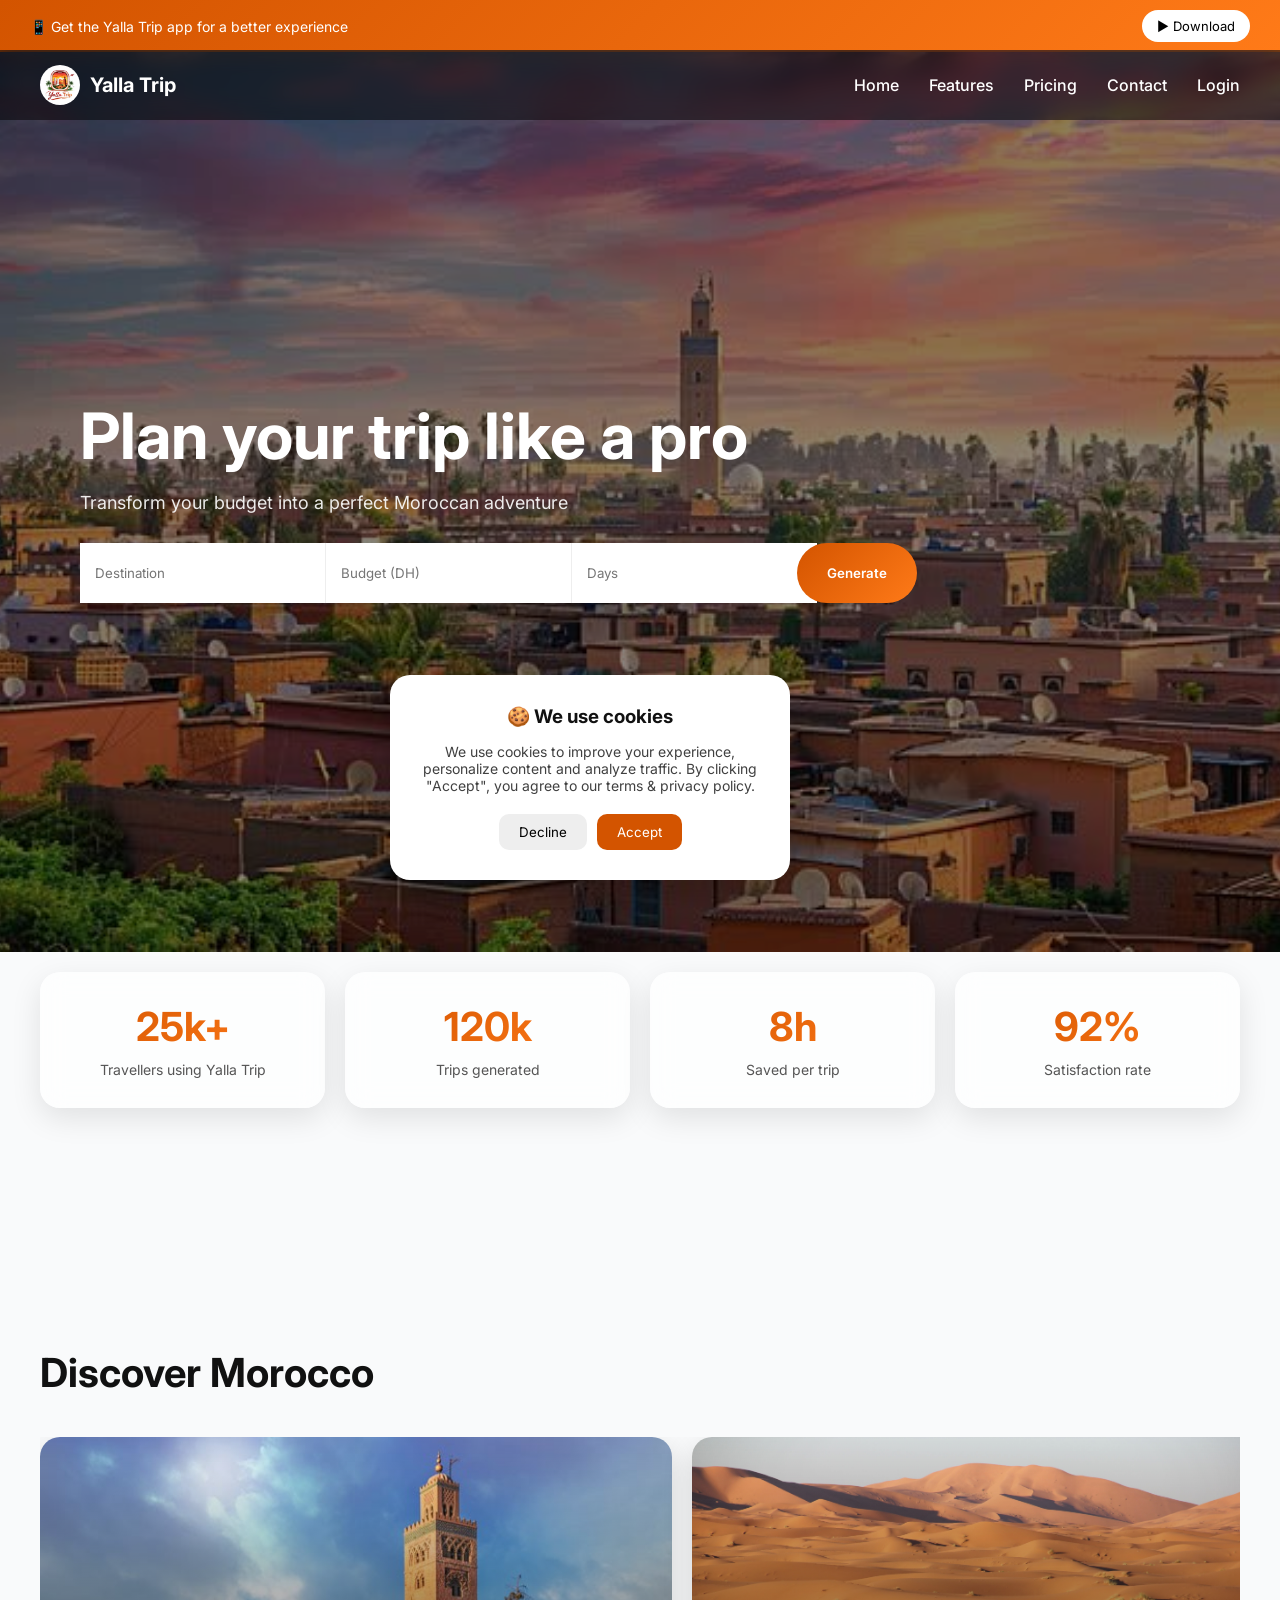
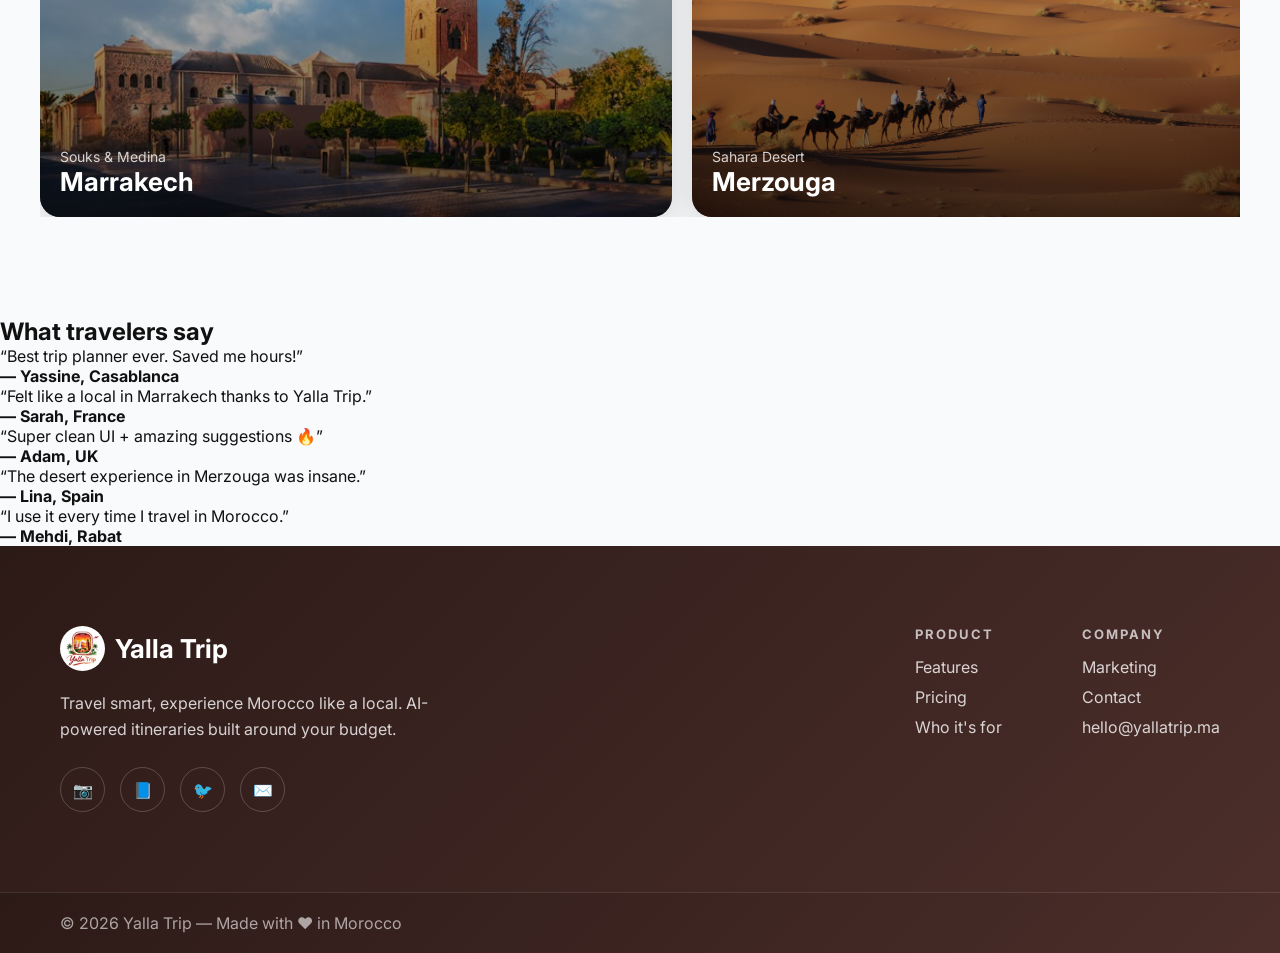
==== index.html @ 6ab715d0 "Update index.html" ====
<!DOCTYPE html>
<html lang="en">
<head>
  <meta charset="UTF-8">
  <title>Yalla Trip</title>
  <meta name="viewport" content="width=device-width, initial-scale=1.0">
  <link rel="stylesheet" href="style.css">
  <link href="https://fonts.googleapis.com/css2?family=Inter:wght@400;600;700&display=swap" rel="stylesheet">
</head>

<body>

  <body class="with-app-bar">
    
<!-- ================= TOP APP BAR ================= -->
<div class="top-app-bar">

  <p>📱 Get the Yalla Trip app for a better experience</p>

  <div class="top-buttons">
    <button>▶ Download</button>
  </div>

</div>
  
<nav class="navbar">
  <div class="logo">
    <img src="logo.jpeg">
    <span>Yalla Trip</span>
  </div>

<ul class="nav-links">
  <li><a href="index.html">Home</a></li>
  <li><a href="features.html">Features</a></li>
  <li><a href="pricing.html">Pricing</a></li>
  <li><a href="contact.html">Contact</a></li>
  <li><a href="login.html">Login</a></li>
</ul>
</nav>

<header class="hero">
  <div class="hero-overlay"></div>

  <div class="hero-content">
    <h1>Plan your trip like a pro</h1>
    <p>Transform your budget into a perfect Moroccan adventure</p>

    <div class="search-box">
      <input id="destination" placeholder="Destination">
      <input id="budget" type="number" placeholder="Budget (DH)">
      <input id="days" type="number" placeholder="Days">
      <button onclick="generateTrip()">Generate</button>
    </div>
  </div>
</header>

<!-- ================= STATS ================= -->
<section class="stats">

  <div class="stat">
    <h2>25k<span>+</span></h2>
    <p>Travellers using Yalla Trip</p>
  </div>

  <div class="stat">
    <h2>120k</h2>
    <p>Trips generated</p>
  </div>

  <div class="stat">
    <h2>8h</h2>
    <p>Saved per trip</p>
  </div>

  <div class="stat">
    <h2>92<span>%</span></h2>
    <p>Satisfaction rate</p>
  </div>

</section>

<section class="discover">
  <h2>Discover Morocco</h2>

  <div class="discover-cards">

    <div class="card">
      <img src="marrakech.jpg">
      <div class="card-text">
        <span>Souks & Medina</span>
        <h3>Marrakech</h3>
      </div>
    </div>

    <div class="card">
      <img src="merzouga.jpg">
      <div class="card-text">
        <span>Sahara Desert</span>
        <h3>Merzouga</h3>
      </div>
    </div>

    <div class="card">
      <img src="chefchaouen.jpg">
      <div class="card-text">
        <span>Blue Pearl</span>
        <h3>Chefchaouen</h3>
      </div>
    </div>

    <div class="card">
      <img src="tanger.jpg">
      <div class="card-text">
        <span>Coastal City</span>
        <h3>Tanger</h3>
      </div>
    </div>

  </div>
</section>

<section id="result" class="result-section hidden">
  <h2>Your Trip</h2>
  <div id="trip-output"></div>
</section>

<div id="loader" class="loader hidden">⏳ Generating your trip...</div>

    <!-- ================= REVIEWS ================= -->
<section class="reviews">
  <h2>What travelers say</h2>

  <div class="reviews-container">

    <div class="reviews-track" id="reviews-track">

      <div class="review">
        <p>“Best trip planner ever. Saved me hours!”</p>
        <h4>— Yassine, Casablanca</h4>
      </div>

      <div class="review">
        <p>“Felt like a local in Marrakech thanks to Yalla Trip.”</p>
        <h4>— Sarah, France</h4>
      </div>

      <div class="review">
        <p>“Super clean UI + amazing suggestions 🔥”</p>
        <h4>— Adam, UK</h4>
      </div>

      <div class="review">
        <p>“The desert experience in Merzouga was insane.”</p>
        <h4>— Lina, Spain</h4>
      </div>

      <div class="review">
        <p>“I use it every time I travel in Morocco.”</p>
        <h4>— Mehdi, Rabat</h4>
      </div>

    </div>

  </div>
</section>

<footer class="footer">

  <div class="footer-left">
    <div class="footer-logo">
      <img src="logo.jpeg" alt="logo">
      <h3>Yalla Trip</h3>
    </div>

    <p class="footer-desc">
      Travel smart, experience Morocco like a local.  
      AI-powered itineraries built around your budget.
    </p>

    <div class="socials">
      <span>📷</span>
      <span>📘</span>
      <span>🐦</span>
      <span>✉️</span>
    </div>
  </div>

  <div class="footer-links">

    <div>
      <h4>PRODUCT</h4>
      <p>Features</p>
      <p>Pricing</p>
      <p>Who it's for</p>
    </div>

    <div>
      <h4>COMPANY</h4>
      <p>Marketing</p>
      <p>Contact</p>
      <p>hello@yallatrip.ma</p>
    </div>

  </div>

</footer>

<div class="footer-bottom">
  © 2026 Yalla Trip — Made with ❤️ in Morocco
</div>

<script src="script.js"></script>
    <!-- ================= COOKIE POPUP ================= -->
<div id="cookie-popup" class="cookie-popup hidden">

  <div class="cookie-box">
    <h3>🍪 We use cookies</h3>

    <p>
      We use cookies to improve your experience, personalize content and analyze traffic.
      By clicking "Accept", you agree to our terms & privacy policy.
    </p>

    <div class="cookie-buttons">
      <button class="btn-decline" onclick="declineCookies()">Decline</button>
      <button class="btn-accept" onclick="acceptCookies()">Accept</button>
    </div>
  </div>

</div>
</body>
</html>
---- style.css ----
/* ================= RESET ================= */
* {
  margin: 0;
  padding: 0;
  box-sizing: border-box;
  font-family: 'Inter', sans-serif;
}

body {
  background: #f9fafb;
  color: #111;
}

/* ================= NAVBAR ================= */
.navbar {
  position: fixed;
  top: 0;
  width: 100%;
  display: flex;
  justify-content: space-between;
  align-items: center;
  padding: 15px 40px;
  background: rgba(0,0,0,0.5);
  backdrop-filter: blur(10px);
  z-index: 1000;
}

.logo {
  display: flex;
  align-items: center;
  gap: 10px;
  color: white;
  font-weight: 700;
  font-size: 20px;
}

.logo img {
  width: 40px;
  height: 40px;
  border-radius: 50%;
}

.nav-links {
  display: flex;
  gap: 30px;
  list-style: none;
}

.nav-links a {
  color: white;
  text-decoration: none;
  font-weight: 500;
  transition: 0.3s;
}

.nav-links a:hover {
  color: #ff7a18;
}

/* ================= HERO ================= */
.hero {
  height: 100vh;
  background: url("acceuil.jpeg") center/cover no-repeat;
  display: flex;
  align-items: center;
  padding: 0 80px;
  position: relative;
}

/* overlay FIX CLICK */
.hero-overlay {
  position: absolute;
  inset: 0;
  background: rgba(0,0,0,0.45);
  z-index: 1;
  pointer-events: none; /* 🔥 FIX CLICK */
}

.hero-content {
  position: relative;
  z-index: 2;
  max-width: 700px;
  color: white;
}

.hero h1 {
  font-size: 64px;
  font-weight: 700;
  line-height: 1.1;
}

.hero p {
  margin: 20px 0;
  font-size: 18px;
  opacity: 0.9;
}

/* ================= SEARCH BOX ================= */
.search-box {
  display: flex;
  align-items: stretch;
  background: white;
  border-radius: 50px;
  margin-top: 30px;
  max-width: 750px;
  width: 100%;
  box-shadow: 0 15px 40px rgba(0,0,0,0.25);
  overflow: visible; /* 🔥 FIX PRINCIPAL */
}

.search-box input {
  border: none;
  padding: 15px;
  flex: 1;
  outline: none;
}

.search-box input {
  height: 60px;
}

.search-box input:nth-child(1),
.search-box input:nth-child(2) {
  border-right: 1px solid #eee;
}

.search-box button {
  background: linear-gradient(135deg, #d35400, #ff7a18);
  color: white;
  border: none;
  padding: 0 30px;
  cursor: pointer;
  font-weight: 600;
  height: 60px;
  border-radius: 50px;
  margin-left: -20px; /* 🔥 IMPORTANT */
  position: relative;
  z-index: 2;
}

.search-box button:hover {
  background: #e67e22;
}

/* ================= LOADER ================= */
.loader {
  text-align: center;
  padding: 40px;
  font-size: 20px;
}

.hidden {
  display: none;
}

/* ================= RESULT ================= */
.result-section {
  padding: 80px 40px;
}

#trip-output {
  display: flex;
  gap: 20px;
  flex-wrap: wrap;
  margin-top: 30px;
}

/* ================= TRIP CARD ================= */
.trip-card {
  width: 260px;
  border-radius: 15px;
  overflow: hidden;
  background: white;
  box-shadow: 0 10px 25px rgba(0,0,0,0.1);
  transition: 0.3s;
}

.trip-card:hover {
  transform: translateY(-5px);
}

.trip-img {
  width: 100%;
  height: 150px;
  object-fit: cover;
}

.trip-info {
  padding: 15px;
}

.trip-info h3 {
  margin-bottom: 10px;
}

/* ================= DISCOVER ================= */
.discover {
  padding: 100px 40px;
  margin-top: 60px;
  position: relative;
}

.discover h2 {
  font-size: 40px;
  margin-bottom: 40px;
}

.discover-cards {
  display: flex;
  gap: 20px;
  overflow-x: auto;
  scroll-snap-type: x mandatory;
}

.discover-cards::-webkit-scrollbar {
  display: none;
}

.card {
  min-width: 280px;
  height: 380px;
  border-radius: 20px;
  overflow: hidden;
  position: relative;
  flex-shrink: 0;
  scroll-snap-align: start;
  transition: 0.4s;
  box-shadow: 0 10px 30px rgba(0,0,0,0.15);
}

.card img {
  width: 100%;
  height: 100%;
  object-fit: cover;
}

/* overlay card */
.card::after {
  content: "";
  position: absolute;
  inset: 0;
  background: linear-gradient(to top, rgba(0,0,0,0.7), transparent);
}

.card-text {
  position: absolute;
  bottom: 20px;
  left: 20px;
  color: white;
  z-index: 2;
}

.card-text span {
  font-size: 14px;
  opacity: 0.8;
}

.card-text h3 {
  font-size: 26px;
  font-weight: 700;
}

/* hover */
.card:hover {
  transform: scale(1.05);
}

/* ================= FOOTER ================= */
/* ================= FOOTER PREMIUM ================= */
.footer {
  background: linear-gradient(135deg, #2c1a17, #4b2e2a);
  color: white;
  padding: 80px 60px;
  display: flex;
  justify-content: space-between;
  flex-wrap: wrap;
}

/* LEFT */
.footer-left {
  max-width: 400px;
}

.footer-logo {
  display: flex;
  align-items: center;
  gap: 10px;
  margin-bottom: 20px;
}

.footer-logo img {
  width: 45px;
  height: 45px;
  border-radius: 50%;
}

.footer-logo h3 {
  font-size: 26px;
  font-weight: 700;
}

.footer-desc {
  opacity: 0.8;
  margin-bottom: 25px;
  line-height: 1.6;
}

/* SOCIALS */
.socials {
  display: flex;
  gap: 15px;
}

.socials span {
  width: 45px;
  height: 45px;
  border-radius: 50%;
  display: flex;
  align-items: center;
  justify-content: center;
  border: 1px solid rgba(255,255,255,0.2);
  cursor: pointer;
  transition: 0.3s;
}

.socials span:hover {
  background: #ff7a18;
  transform: scale(1.1);
}

/* LINKS */
.footer-links {
  display: flex;
  gap: 80px;
}

.footer-links h4 {
  margin-bottom: 15px;
  letter-spacing: 2px;
  font-size: 13px;
  opacity: 0.7;
}

.footer-links p {
  margin-bottom: 10px;
  cursor: pointer;
  opacity: 0.8;
  transition: 0.3s;
}

.footer-links p:hover {
  opacity: 1;
  transform: translateX(5px);
}

/* BOTTOM */
.footer-bottom {
  background: linear-gradient(135deg, #2c1a17, #4b2e2a);
  color: rgba(255,255,255,0.6);
  padding: 20px 60px;
  border-top: 1px solid rgba(255,255,255,0.1);
  display: flex;
  justify-content: space-between;
}
/* ================= RESPONSIVE ================= */
@media (max-width: 768px) {
  .hero {
    padding: 0 20px;
  }

  .hero h1 {
    font-size: 36px;
  }

  .search-box {
    flex-direction: column;
  }

  .search-box input {
    width: 100%;
    border-right: none !important;
    border-bottom: 1px solid #eee;
  }

  .search-box button {
    width: 100%;
  }
}
/* ================= FEATURES PAGE ================= */

.features-hero {
  padding: 150px 40px 80px;
  text-align: center;
  background: linear-gradient(135deg, #2c1a17, #4b2e2a);
  color: white;
}

.features-hero h1 {
  font-size: 48px;
  margin-bottom: 20px;
}

.features-hero p {
  opacity: 0.8;
  font-size: 18px;
}

/* GRID */
.features-section {
  padding: 80px 40px;
  display: grid;
  grid-template-columns: repeat(auto-fit, minmax(250px, 1fr));
  gap: 30px;
}

/* CARD */
.feature-card {
  background: white;
  padding: 30px;
  border-radius: 20px;
  box-shadow: 0 15px 40px rgba(0,0,0,0.08);
  text-align: center;
  transition: 0.3s;
}

.feature-card:hover {
  transform: translateY(-10px);
}

.icon {
  font-size: 40px;
  margin-bottom: 15px;
}

.feature-card h3 {
  margin-bottom: 10px;
}

.feature-card p {
  opacity: 0.7;
}

/* CTA */
.features-cta {
  text-align: center;
  padding: 80px 20px;
  background: #f3f4f6;
}

.features-cta h2 {
  margin-bottom: 20px;
}

.cta-btn {
  background: #d35400;
  color: white;
  padding: 15px 30px;
  border-radius: 50px;
  text-decoration: none;
  font-weight: 600;
}

.cta-btn:hover {
  background: #ff7a18;
}
/* ================= STATS (MATCH SITE DA) ================= */
.stats {
  padding: 80px 40px;
  margin-top: -60px;
  position: relative;
  z-index: 5;

  display: grid;
  grid-template-columns: repeat(4, 1fr);
  gap: 20px;
}

/* carte */
.stat {
  background: rgba(255,255,255,0.7);
  backdrop-filter: blur(12px);
  border-radius: 20px;
  padding: 30px;
  text-align: center;

  box-shadow: 0 10px 30px rgba(0,0,0,0.1);
  transition: 0.3s;
}

/* hover premium */
.stat:hover {
  transform: translateY(-8px);
  box-shadow: 0 20px 40px rgba(0,0,0,0.15);
}

/* chiffres */
.stat h2 {
  font-size: 40px;
  font-weight: 700;
  margin-bottom: 10px;

  background: linear-gradient(135deg, #d35400, #ff7a18);
  -webkit-background-clip: text;
  -webkit-text-fill-color: transparent;
}

/* texte */
.stat p {
  font-size: 14px;
  color: #555;
}

/* responsive */
@media (max-width: 768px) {
  .stats {
    grid-template-columns: 1fr;
  }
}
/* ================= PRICING ================= */
.pricing {
  padding: 120px 40px;
  text-align: center;
}

.pricing h1 {
  font-size: 40px;
  margin-bottom: 60px;
}

/* container */
.pricing-container {
  display: flex;
  justify-content: center;
  gap: 40px;
  flex-wrap: wrap;
}

/* card */
.pricing-card {
  width: 320px;
  border-radius: 25px;
  padding: 30px;
  text-align: left;
  position: relative;
  transition: 0.3s;
}

/* FREE */
.pricing-card.free {
  background: #f5f5f5;
  box-shadow: 0 10px 25px rgba(0,0,0,0.05);
}

/* PREMIUM */
.pricing-card.premium {
  background: linear-gradient(135deg, #3a1f1a, #5a2e26);
  color: white;
  transform: scale(1.05);
}

/* hover */
.pricing-card:hover {
  transform: translateY(-8px);
}

/* badge */
.badge {
  position: absolute;
  top: -15px;
  left: 20px;
  background: #ff7a18;
  color: white;
  padding: 6px 12px;
  border-radius: 20px;
  font-size: 12px;
  font-weight: 600;
}

/* price */
.price {
  font-size: 50px;
  font-weight: 700;
  margin: 20px 0;
}

.price span {
  font-size: 16px;
  font-weight: 400;
}

/* desc */
.desc {
  opacity: 0.7;
}

/* list */
.pricing-card ul {
  list-style: none;
  margin: 20px 0;
}

.pricing-card li {
  margin: 10px 0;
}

/* off features */
.off {
  opacity: 0.4;
  text-decoration: line-through;
}

/* buttons */
.btn {
  width: 100%;
  padding: 15px;
  border-radius: 30px;
  border: none;
  cursor: pointer;
  font-weight: 600;
}

/* free btn */
.free-btn {
  background: #d35400;
  color: white;
}

/* premium btn */
.premium-btn {
  background: #ff7a18;
  color: white;
}

/* responsive */
@media (max-width: 768px) {
  .pricing-container {
    flex-direction: column;
    align-items: center;
  }
}
/* ================= LOGIN ================= */
.login-body {
  height: 100vh;
  display: flex;
  justify-content: center;
  align-items: center;
  background: #f5f5f5;
}

/* container */
.login-container {
  width: 900px;
  height: 550px;
  display: flex;
  border-radius: 25px;
  overflow: hidden;
  box-shadow: 0 20px 50px rgba(0,0,0,0.1);
}

/* LEFT */
.login-left {
  flex: 1;
  background: url("acceuil.jpeg") center/cover no-repeat;
  color: white;
  padding: 40px;
  display: flex;
  flex-direction: column;
  justify-content: center;
  position: relative;
}

.login-left::after {
  content: "";
  position: absolute;
  inset: 0;
  background: rgba(0,0,0,0.5);
}

.login-left h1,
.login-left p {
  position: relative;
  z-index: 2;
}

/* RIGHT */
.login-right {
  flex: 1;
  background: white;
  padding: 40px;
  display: flex;
  flex-direction: column;
  justify-content: center;
}

.login-right h2 {
  margin-bottom: 20px;
}

/* inputs */
.login-right input {
  margin-bottom: 15px;
  padding: 14px;
  border-radius: 10px;
  border: 1px solid #ddd;
  outline: none;
}

/* login button */
.login-btn {
  background: #d35400;
  color: white;
  padding: 14px;
  border-radius: 30px;
  border: none;
  cursor: pointer;
  margin-top: 10px;
}

/* google */
.google-btn {
  margin-top: 10px;
  padding: 12px;
  border-radius: 30px;
  border: 1px solid #ddd;
  background: white;
  cursor: pointer;
}

/* text */
.login-alt {
  text-align: center;
  margin: 10px 0;
  opacity: 0.6;
}

.login-footer {
  margin-top: 15px;
  font-size: 14px;
}

.login-footer a {
  color: #d35400;
  text-decoration: none;
}

/* responsive */
@media (max-width: 768px) {
  .login-container {
    flex-direction: column;
    height: auto;
  }

  .login-left {
    height: 200px;
  }
}
/* ================= PAYMENT ================= */
.payment-body {
  background: linear-gradient(135deg, #f5f5f5, #eee);
  height: 100vh;
  display: flex;
  justify-content: center;
  align-items: center;
}

.payment-container {
  width: 400px;
  text-align: center;
}

.payment-sub {
  margin-bottom: 20px;
  opacity: 0.6;
}

.payment-card {
  background: white;
  padding: 30px;
  border-radius: 20px;
  box-shadow: 0 20px 40px rgba(0,0,0,0.1);
  text-align: left;
}

/* inputs */
.payment-card input {
  width: 100%;
  padding: 12px;
  margin: 8px 0 15px;
  border-radius: 10px;
  border: 1px solid #ddd;
  outline: none;
}

/* row */
.row {
  display: flex;
  gap: 10px;
}

.row div {
  flex: 1;
}

/* button */
.pay-btn {
  width: 100%;
  padding: 15px;
  border-radius: 30px;
  border: none;
  background: linear-gradient(135deg, #d35400, #ff7a18);
  color: white;
  font-weight: 600;
  cursor: pointer;
  margin-top: 10px;
}
/* ================= CONTACT ================= */
.contact {
  padding: 120px 40px;
}

/* container */
.contact-container {
  display: flex;
  gap: 40px;
  max-width: 1000px;
  margin: auto;
}

/* LEFT */
.contact-info {
  flex: 1;
}

.contact-info h1 {
  font-size: 40px;
  margin-bottom: 15px;
}

.contact-info p {
  opacity: 0.7;
}

.contact-details {
  margin-top: 30px;
}

.contact-details p {
  margin-bottom: 10px;
}

/* FORM */
.contact-form {
  flex: 1;
  background: white;
  padding: 30px;
  border-radius: 20px;
  box-shadow: 0 20px 40px rgba(0,0,0,0.1);
  display: flex;
  flex-direction: column;
}

/* inputs */
.contact-form input,
.contact-form textarea {
  margin-bottom: 15px;
  padding: 14px;
  border-radius: 10px;
  border: 1px solid #ddd;
  outline: none;
}

/* textarea */
.contact-form textarea {
  height: 120px;
  resize: none;
}

/* button */
.contact-form button {
  background: linear-gradient(135deg, #d35400, #ff7a18);
  color: white;
  border: none;
  padding: 14px;
  border-radius: 30px;
  cursor: pointer;
  font-weight: 600;
}

/* responsive */
@media (max-width: 768px) {
  .contact-container {
    flex-direction: column;
  }
}
/* ================= TOP APP BAR ================= */
.top-app-bar {
  width: 100%;
  background: linear-gradient(135deg, #d35400, #ff7a18);
  color: white;
  display: flex;
  justify-content: space-between;
  align-items: center;
  padding: 10px 30px;
  font-size: 14px;
  z-index: 2000;
}

/* buttons */
.top-buttons {
  display: flex;
  gap: 10px;
}

.top-buttons button {
  background: white;
  color: black;
  border: none;
  padding: 8px 15px;
  border-radius: 20px;
  cursor: pointer;
  font-size: 13px;
}

/* responsive */
@media (max-width: 768px) {
  .top-app-bar {
    flex-direction: column;
    gap: 10px;
    text-align: center;
  }
}
.with-app-bar .navbar {
  top: 50px;
}
/* ================= COOKIE POPUP ================= */
.cookie-popup {
  position: fixed;
  bottom: 20px;
  left: 50%;
  transform: translateX(-50%);
  width: 100%;
  max-width: 500px;
  z-index: 3000;
  pointer-events: none; /* 🔥 permet de cliquer derrière */
}

.cookie-box {
  pointer-events: all; /* seulement la box est cliquable */
  background: white;
  padding: 30px;
  border-radius: 20px;
  max-width: 400px;
  width: 90%;
  text-align: center;
  box-shadow: 0 20px 50px rgba(0,0,0,0.3);
  animation: popupFade 0.4s ease;
}

.cookie-box h3 {
  margin-bottom: 15px;
}

.cookie-box p {
  font-size: 14px;
  opacity: 0.8;
  margin-bottom: 20px;
}

.cookie-buttons {
  display: flex;
  gap: 10px;
  justify-content: center;
}

.btn-accept {
  background: #d35400;
  color: white;
  border: none;
  padding: 10px 20px;
  border-radius: 10px;
  cursor: pointer;
}

.btn-decline {
  background: #eee;
  border: none;
  padding: 10px 20px;
  border-radius: 10px;
  cursor: pointer;
}

/* animation */
@keyframes popupFade {
  from {
    transform: translateY(20px);
    opacity: 0;
  }
  to {
    transform: translateY(0);
    opacity: 1;
  }
}
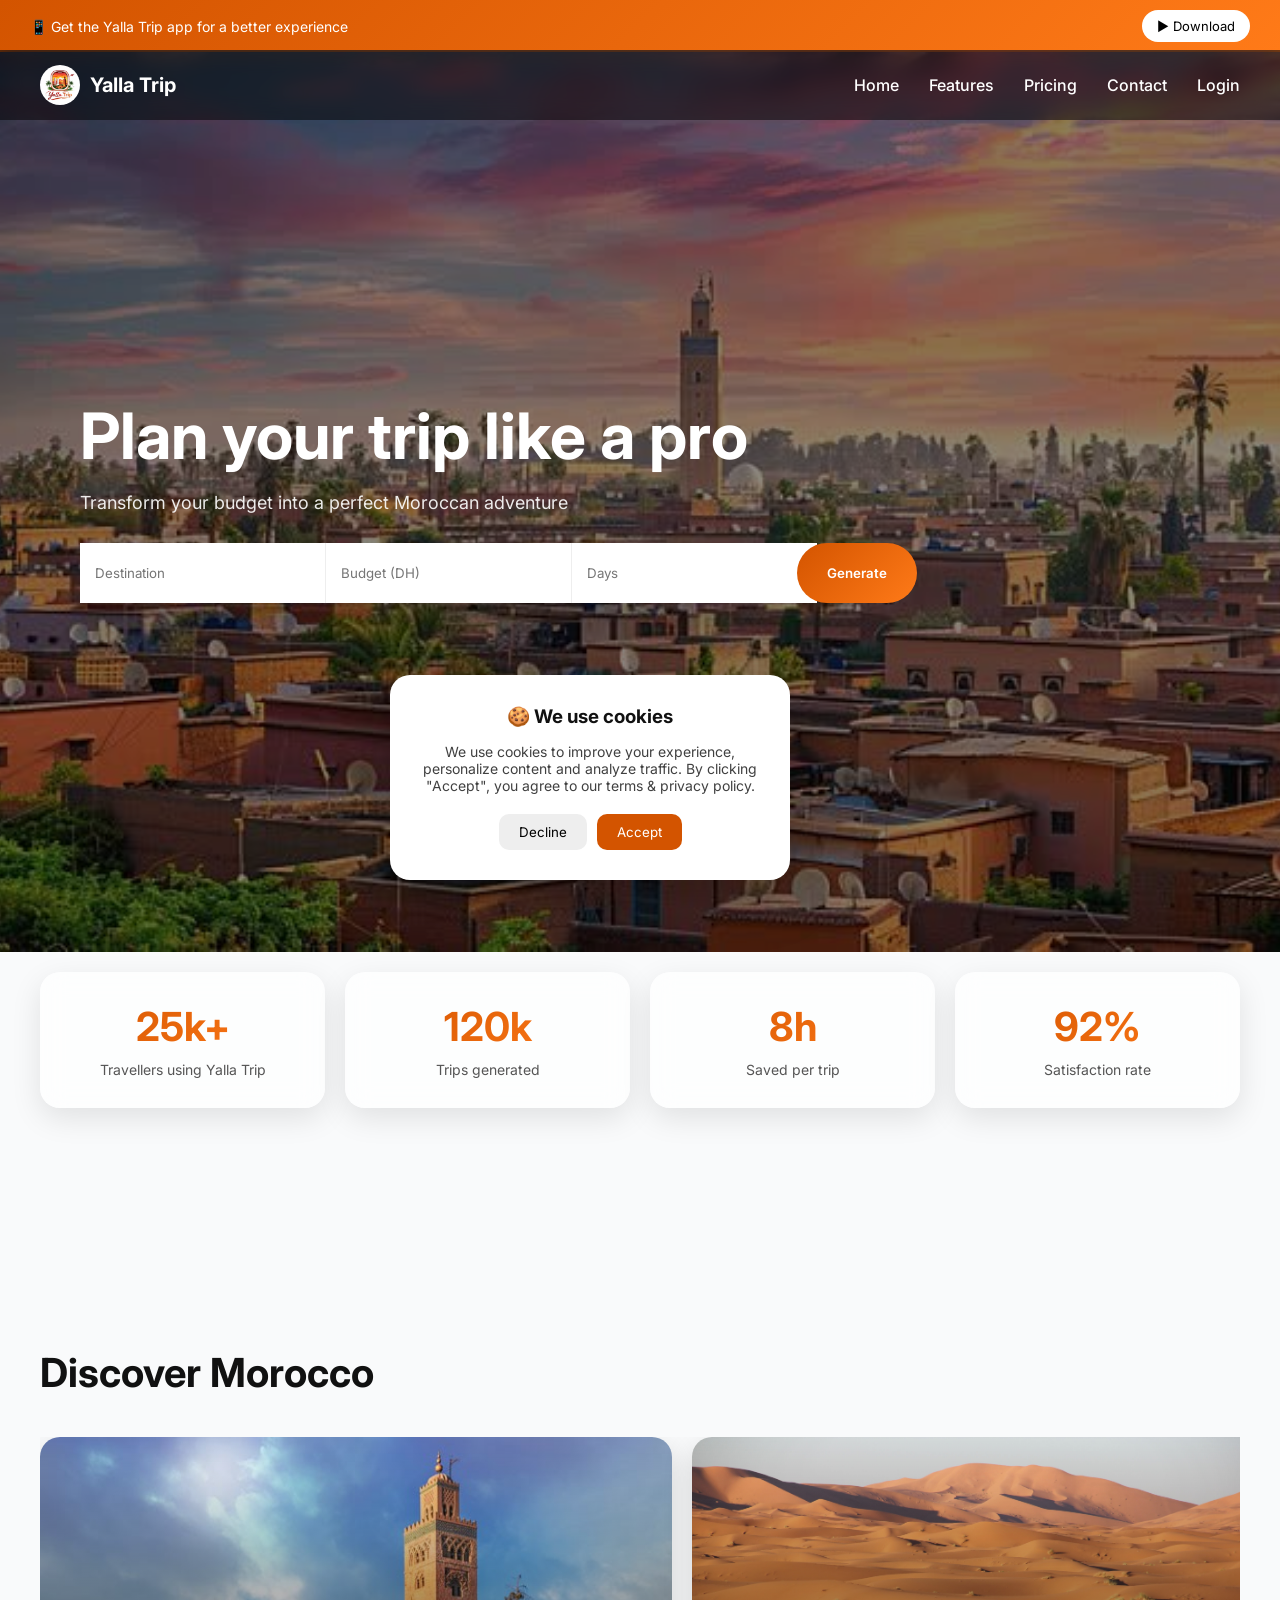
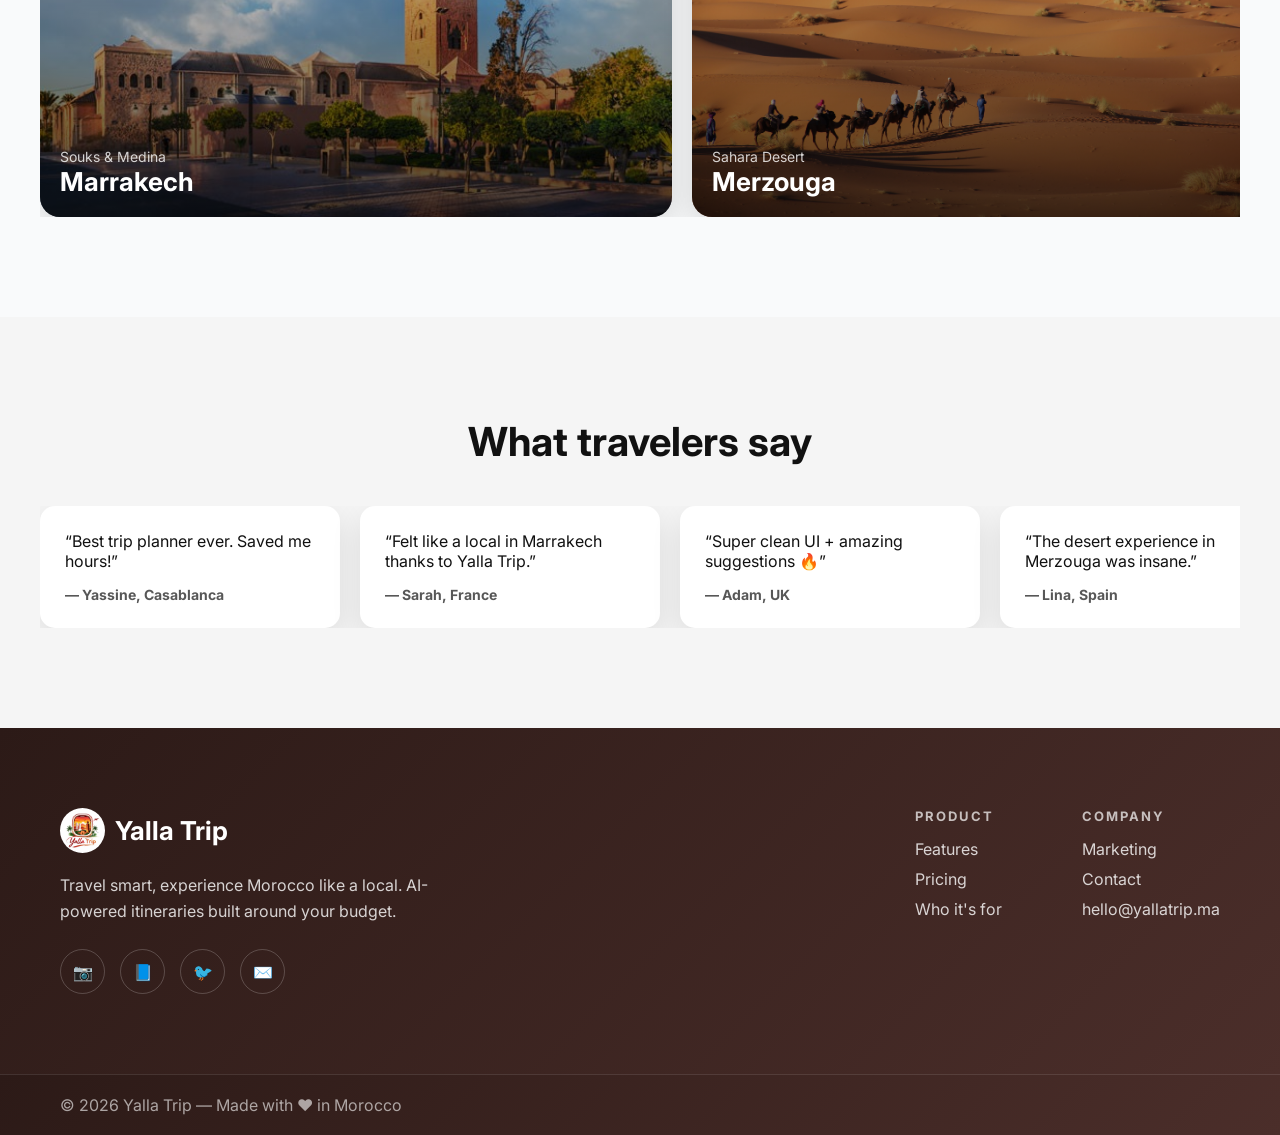
==== commit 8eef3c27: "Update index.html" ====
--- a/index.html
+++ b/index.html
@@ -159,6 +159,81 @@
         <h4>— Mehdi, Rabat</h4>
       </div>
 
+        <div class="review">
+        <p>“Best trip planner ever. Saved me hours!”</p>
+        <h4>— Yassine, Casablanca</h4>
+      </div>
+
+      <div class="review">
+        <p>“Felt like a local in Marrakech thanks to Yalla Trip.”</p>
+        <h4>— Sarah, France</h4>
+      </div>
+
+      <div class="review">
+        <p>“Super clean UI + amazing suggestions 🔥”</p>
+        <h4>— Adam, UK</h4>
+      </div>
+
+      <div class="review">
+        <p>“The desert experience in Merzouga was insane.”</p>
+        <h4>— Lina, Spain</h4>
+      </div>
+
+      <div class="review">
+        <p>“I use it every time I travel in Morocco.”</p>
+        <h4>— Mehdi, Rabat</h4>
+      </div>
+
+        <div class="review">
+        <p>“Best trip planner ever. Saved me hours!”</p>
+        <h4>— Yassine, Casablanca</h4>
+      </div>
+
+      <div class="review">
+        <p>“Felt like a local in Marrakech thanks to Yalla Trip.”</p>
+        <h4>— Sarah, France</h4>
+      </div>
+
+      <div class="review">
+        <p>“Super clean UI + amazing suggestions 🔥”</p>
+        <h4>— Adam, UK</h4>
+      </div>
+
+      <div class="review">
+        <p>“The desert experience in Merzouga was insane.”</p>
+        <h4>— Lina, Spain</h4>
+      </div>
+
+      <div class="review">
+        <p>“I use it every time I travel in Morocco.”</p>
+        <h4>— Mehdi, Rabat</h4>
+      </div>
+
+        <div class="review">
+        <p>“Best trip planner ever. Saved me hours!”</p>
+        <h4>— Yassine, Casablanca</h4>
+      </div>
+
+      <div class="review">
+        <p>“Felt like a local in Marrakech thanks to Yalla Trip.”</p>
+        <h4>— Sarah, France</h4>
+      </div>
+
+      <div class="review">
+        <p>“Super clean UI + amazing suggestions 🔥”</p>
+        <h4>— Adam, UK</h4>
+      </div>
+
+      <div class="review">
+        <p>“The desert experience in Merzouga was insane.”</p>
+        <h4>— Lina, Spain</h4>
+      </div>
+
+      <div class="review">
+        <p>“I use it every time I travel in Morocco.”</p>
+        <h4>— Mehdi, Rabat</h4>
+      </div>
+
     </div>
 
   </div>
--- a/style.css
+++ b/style.css
@@ -1000,3 +1000,57 @@
     opacity: 1;
   }
 }
+/* ================= REVIEWS ================= */
+.reviews {
+  padding: 100px 40px;
+  background: #f5f5f5;
+  text-align: center;
+}
+
+.reviews h2 {
+  font-size: 40px;
+  margin-bottom: 40px;
+}
+
+/* container */
+.reviews-container {
+  overflow: hidden;
+  position: relative;
+}
+
+/* track animation */
+.reviews-track {
+  display: flex;
+  gap: 20px;
+  animation: scrollReviews 20s linear infinite;
+}
+
+/* card */
+.review {
+  min-width: 300px;
+  background: white;
+  padding: 25px;
+  border-radius: 15px;
+  box-shadow: 0 10px 30px rgba(0,0,0,0.1);
+  text-align: left;
+}
+
+.review p {
+  font-size: 16px;
+  margin-bottom: 15px;
+}
+
+.review h4 {
+  font-size: 14px;
+  opacity: 0.7;
+}
+
+/* animation */
+@keyframes scrollReviews {
+  0% {
+    transform: translateX(0);
+  }
+  100% {
+    transform: translateX(-50%);
+  }
+}
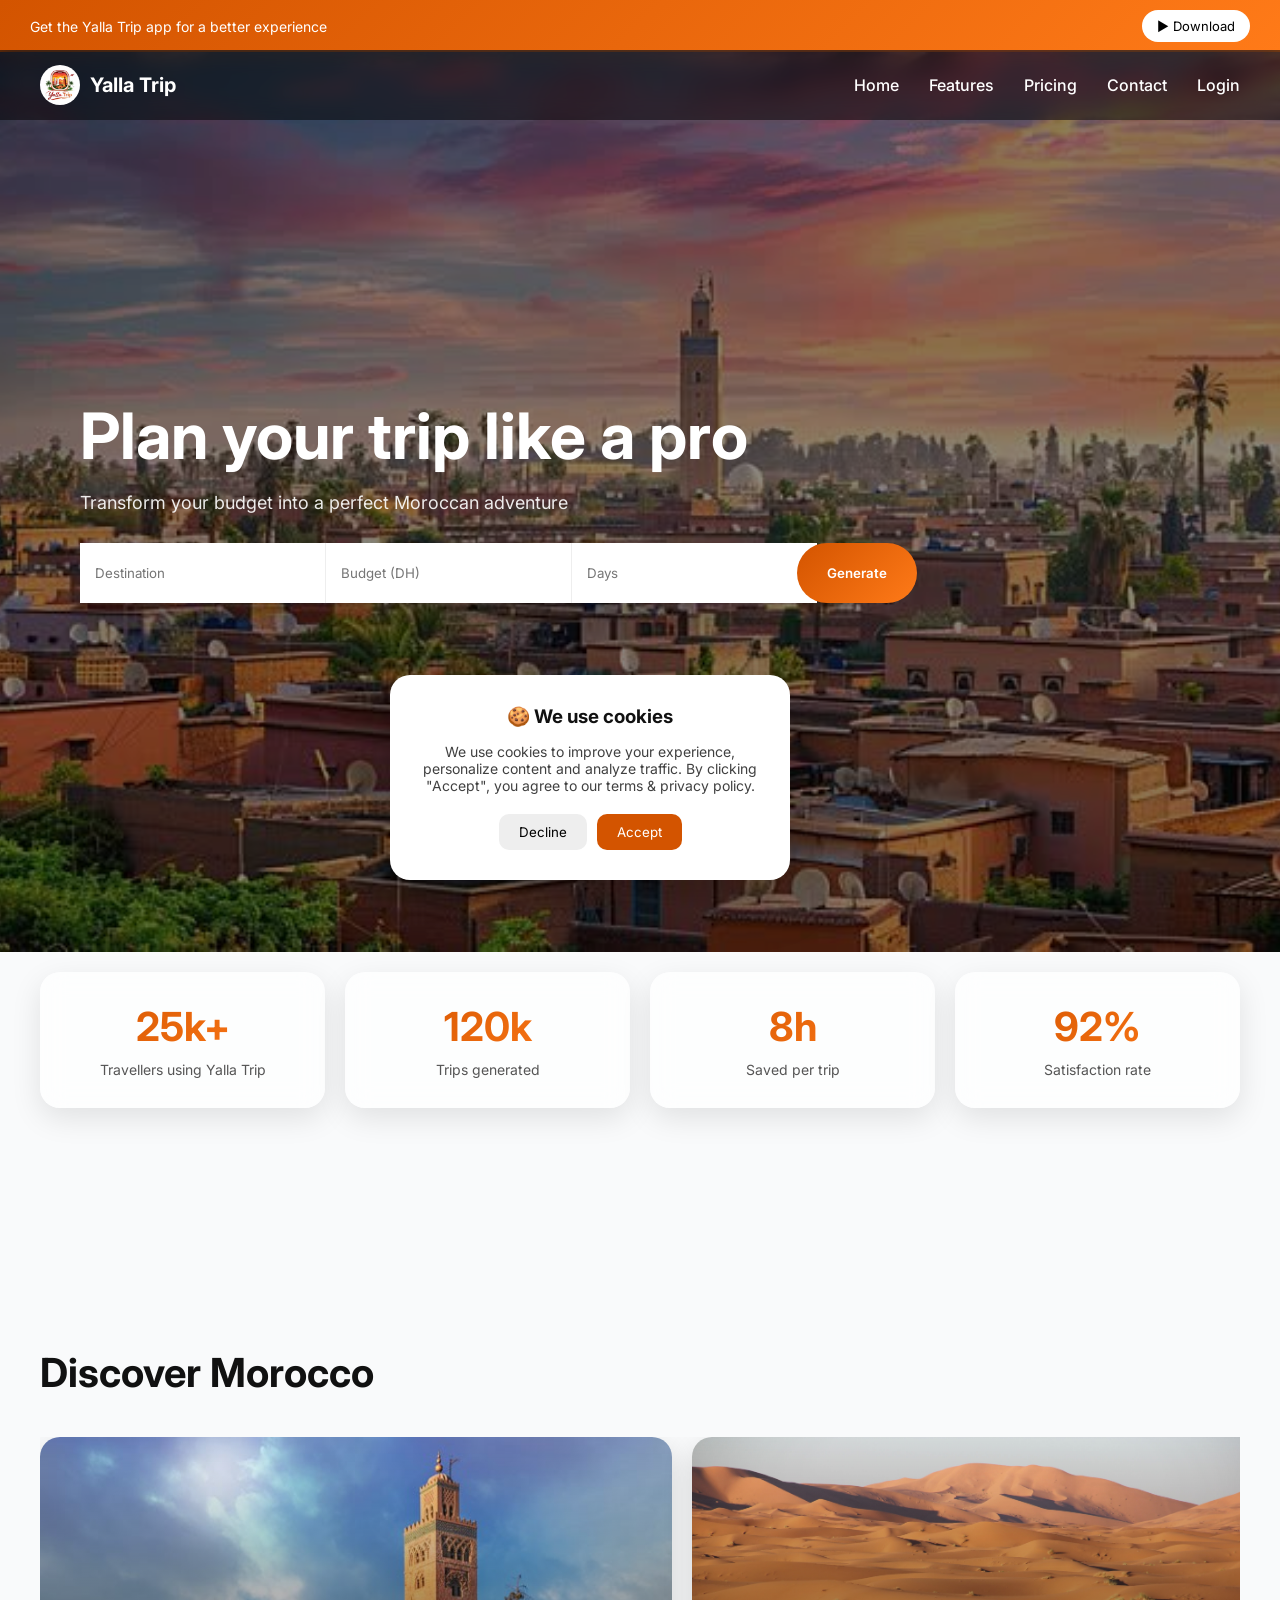
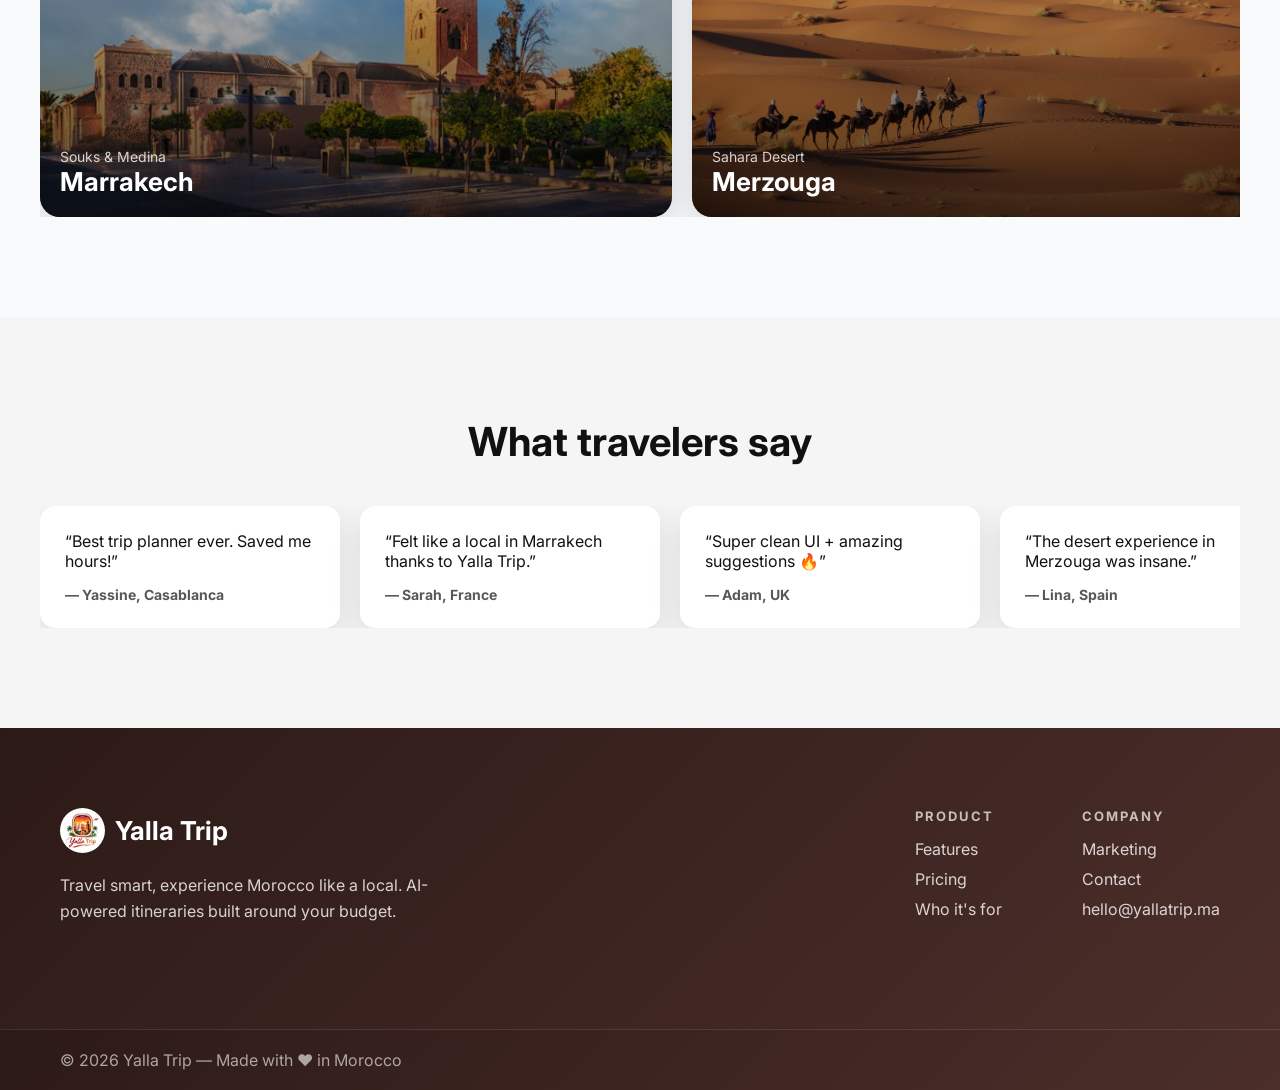
==== commit 79e3013e: "Update index.html" ====
--- a/index.html
+++ b/index.html
@@ -15,7 +15,7 @@
 <!-- ================= TOP APP BAR ================= -->
 <div class="top-app-bar">
 
-  <p>📱 Get the Yalla Trip app for a better experience</p>
+  <p> Get the Yalla Trip app for a better experience</p>
 
   <div class="top-buttons">
     <button>▶ Download</button>
@@ -124,7 +124,7 @@
   <div id="trip-output"></div>
 </section>
 
-<div id="loader" class="loader hidden">⏳ Generating your trip...</div>
+<div id="loader" class="loader hidden"> Generating your trip...</div>
 
     <!-- ================= REVIEWS ================= -->
 <section class="reviews">
@@ -253,10 +253,6 @@
     </p>
 
     <div class="socials">
-      <span>📷</span>
-      <span>📘</span>
-      <span>🐦</span>
-      <span>✉️</span>
     </div>
   </div>
 
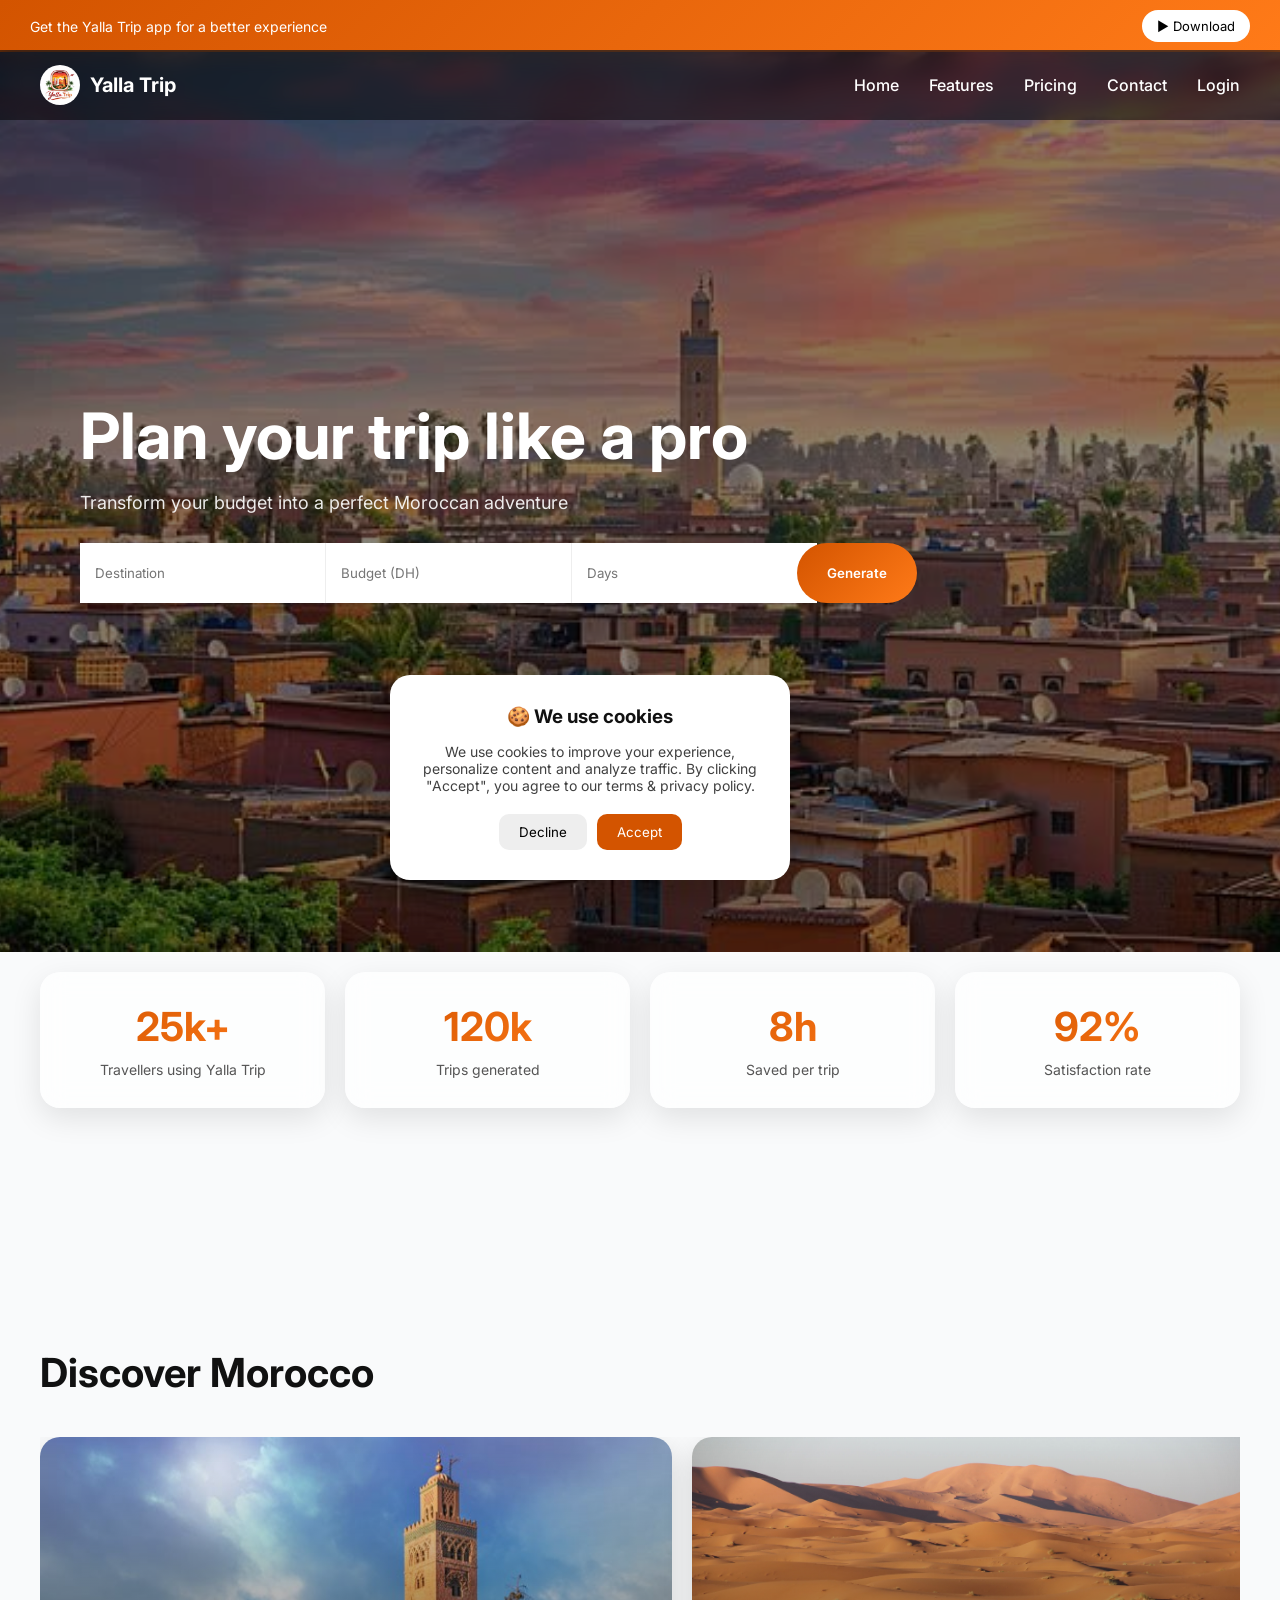
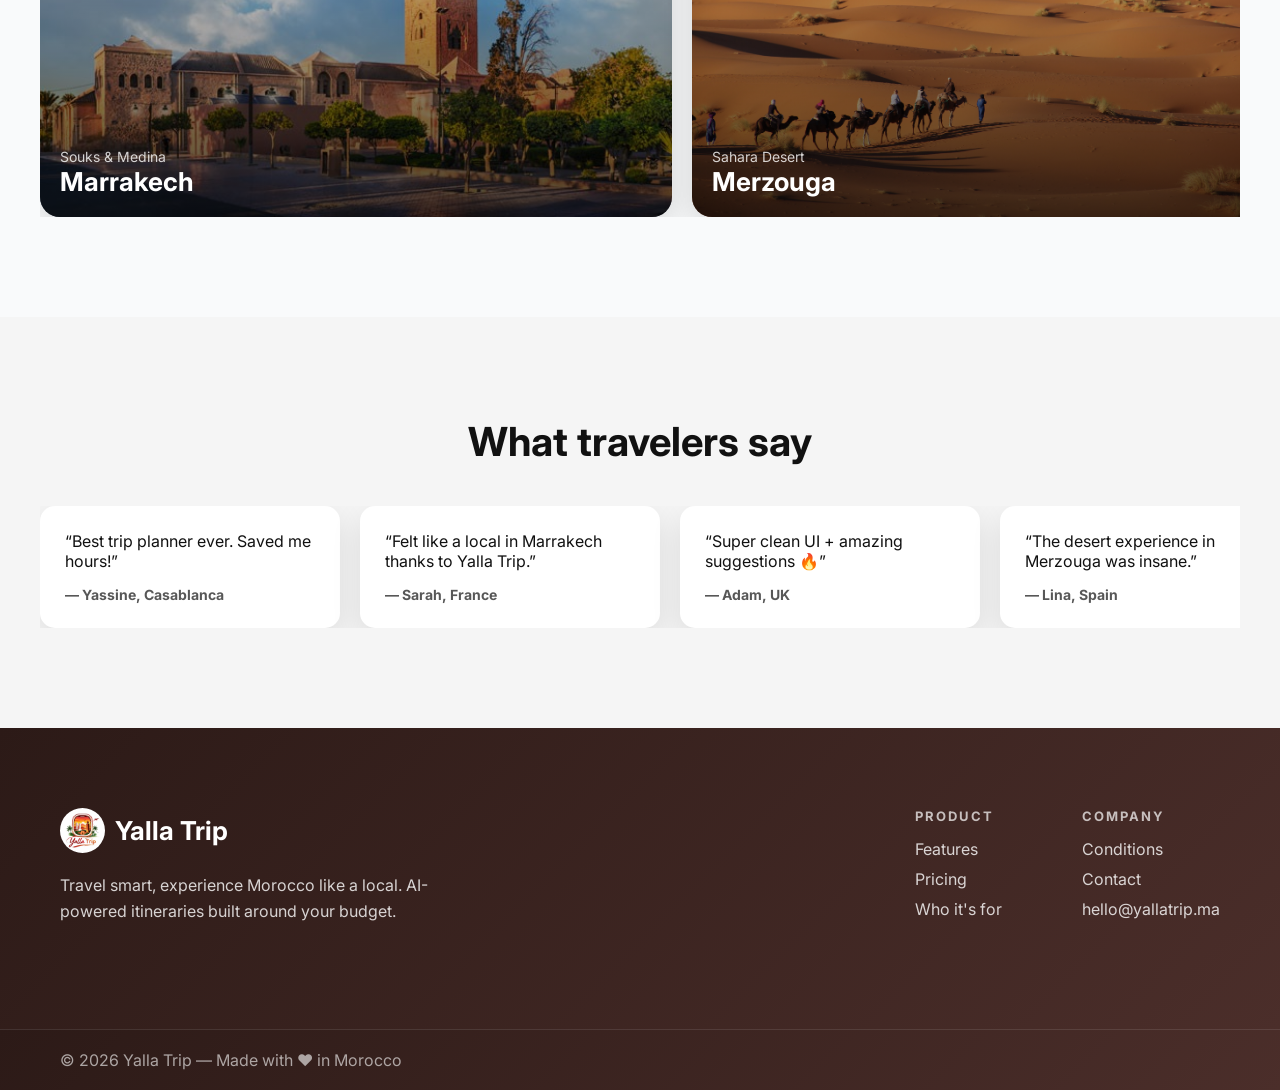
==== commit 3dd6097c: "Fix HTML formatting and structure" ====
--- a/index.html
+++ b/index.html
@@ -267,7 +267,7 @@
 
     <div>
       <h4>COMPANY</h4>
-      <p>Marketing</p>
+      <p>Conditions</p>
       <p>Contact</p>
       <p>hello@yallatrip.ma</p>
     </div>
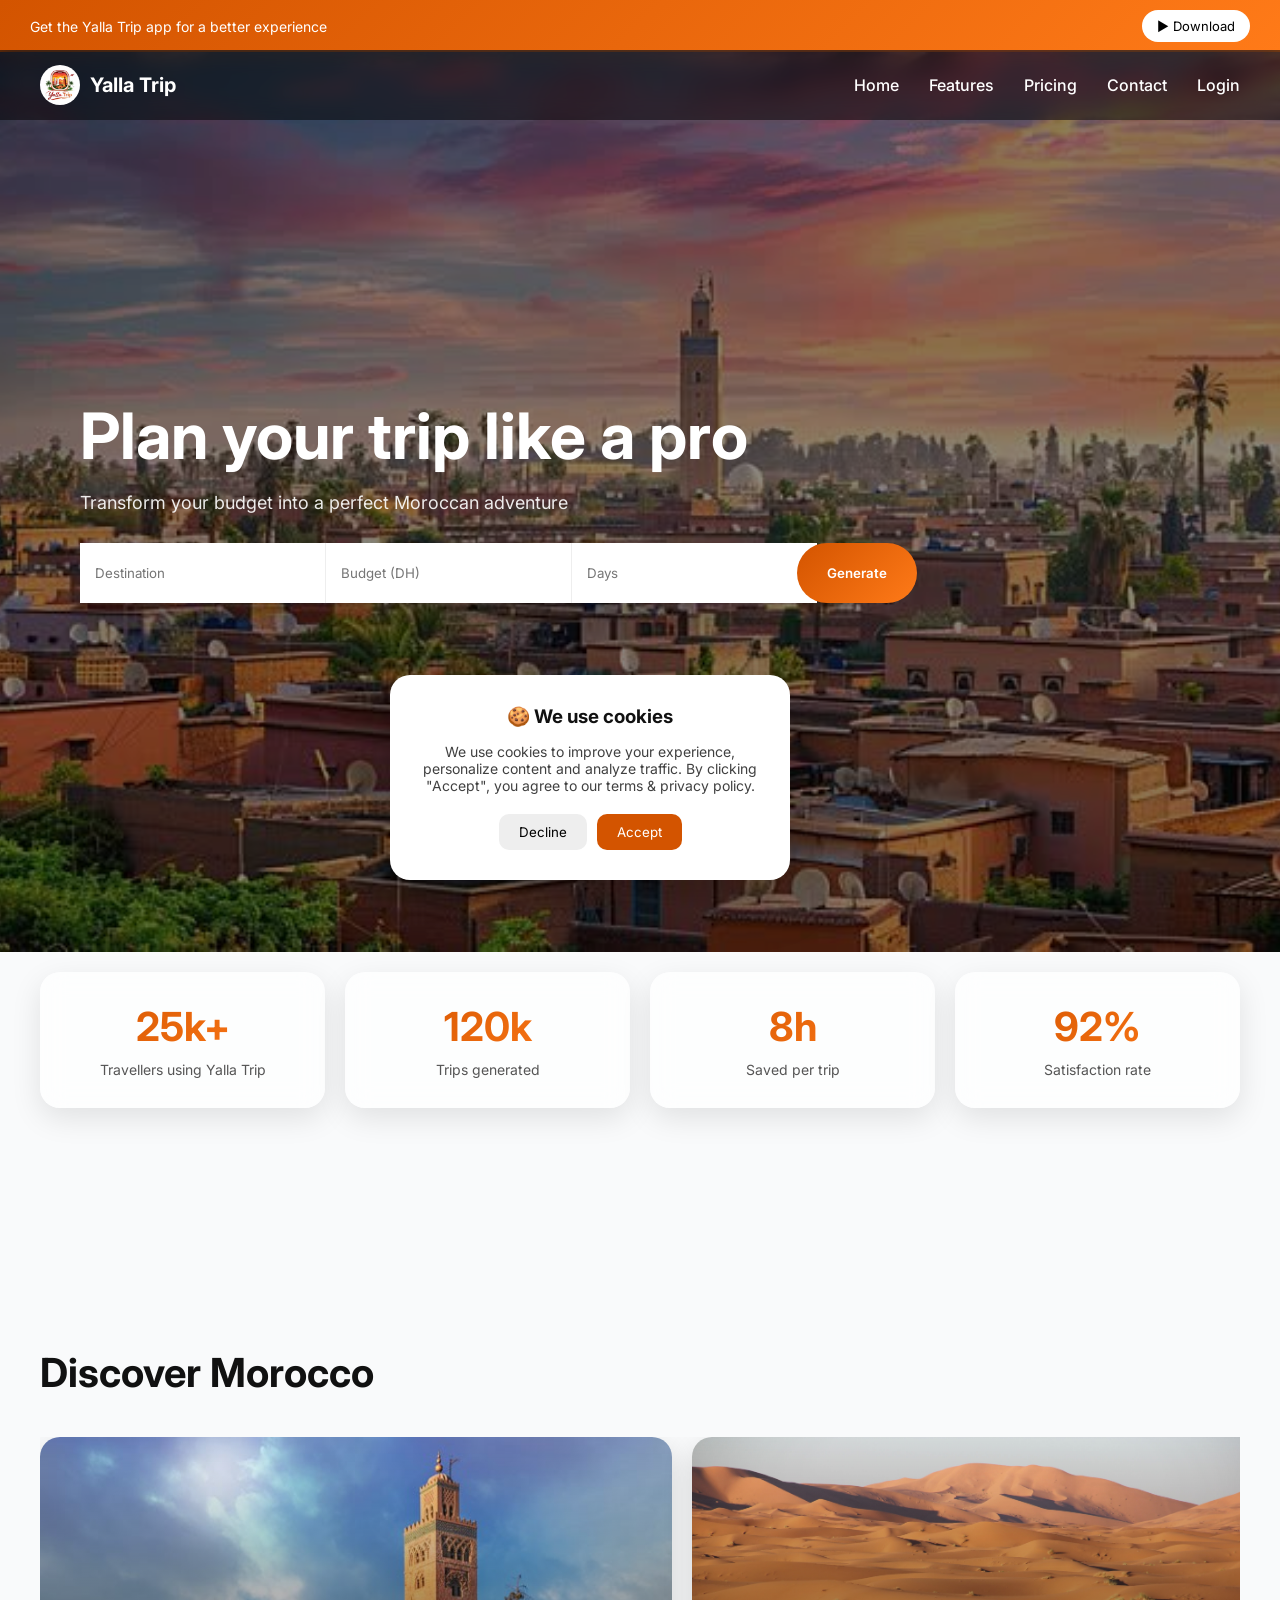
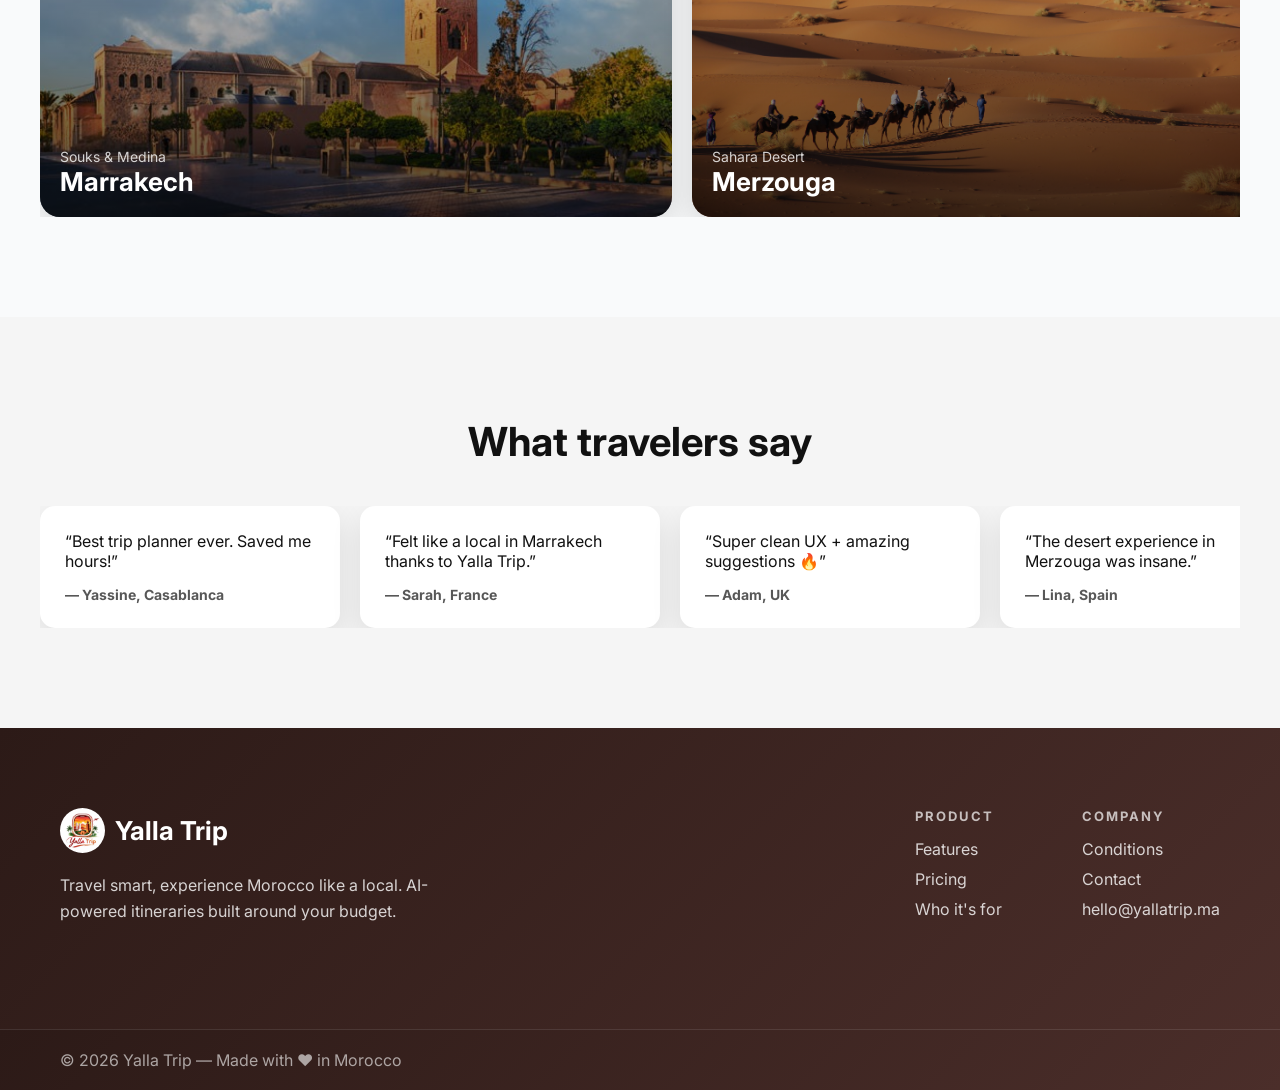
==== commit 88e67b59: "Update index.html" ====
--- a/index.html
+++ b/index.html
@@ -145,7 +145,7 @@
       </div>
 
       <div class="review">
-        <p>“Super clean UI + amazing suggestions 🔥”</p>
+        <p>“Super clean UX + amazing suggestions 🔥”</p>
         <h4>— Adam, UK</h4>
       </div>
 
@@ -170,7 +170,7 @@
       </div>
 
       <div class="review">
-        <p>“Super clean UI + amazing suggestions 🔥”</p>
+        <p>“Super clean UX + amazing suggestions 🔥”</p>
         <h4>— Adam, UK</h4>
       </div>
 
@@ -195,7 +195,7 @@
       </div>
 
       <div class="review">
-        <p>“Super clean UI + amazing suggestions 🔥”</p>
+        <p>“Super clean UX + amazing suggestions 🔥”</p>
         <h4>— Adam, UK</h4>
       </div>
 
@@ -220,7 +220,7 @@
       </div>
 
       <div class="review">
-        <p>“Super clean UI + amazing suggestions 🔥”</p>
+        <p>“Super clean UX + amazing suggestions 🔥”</p>
         <h4>— Adam, UK</h4>
       </div>
 
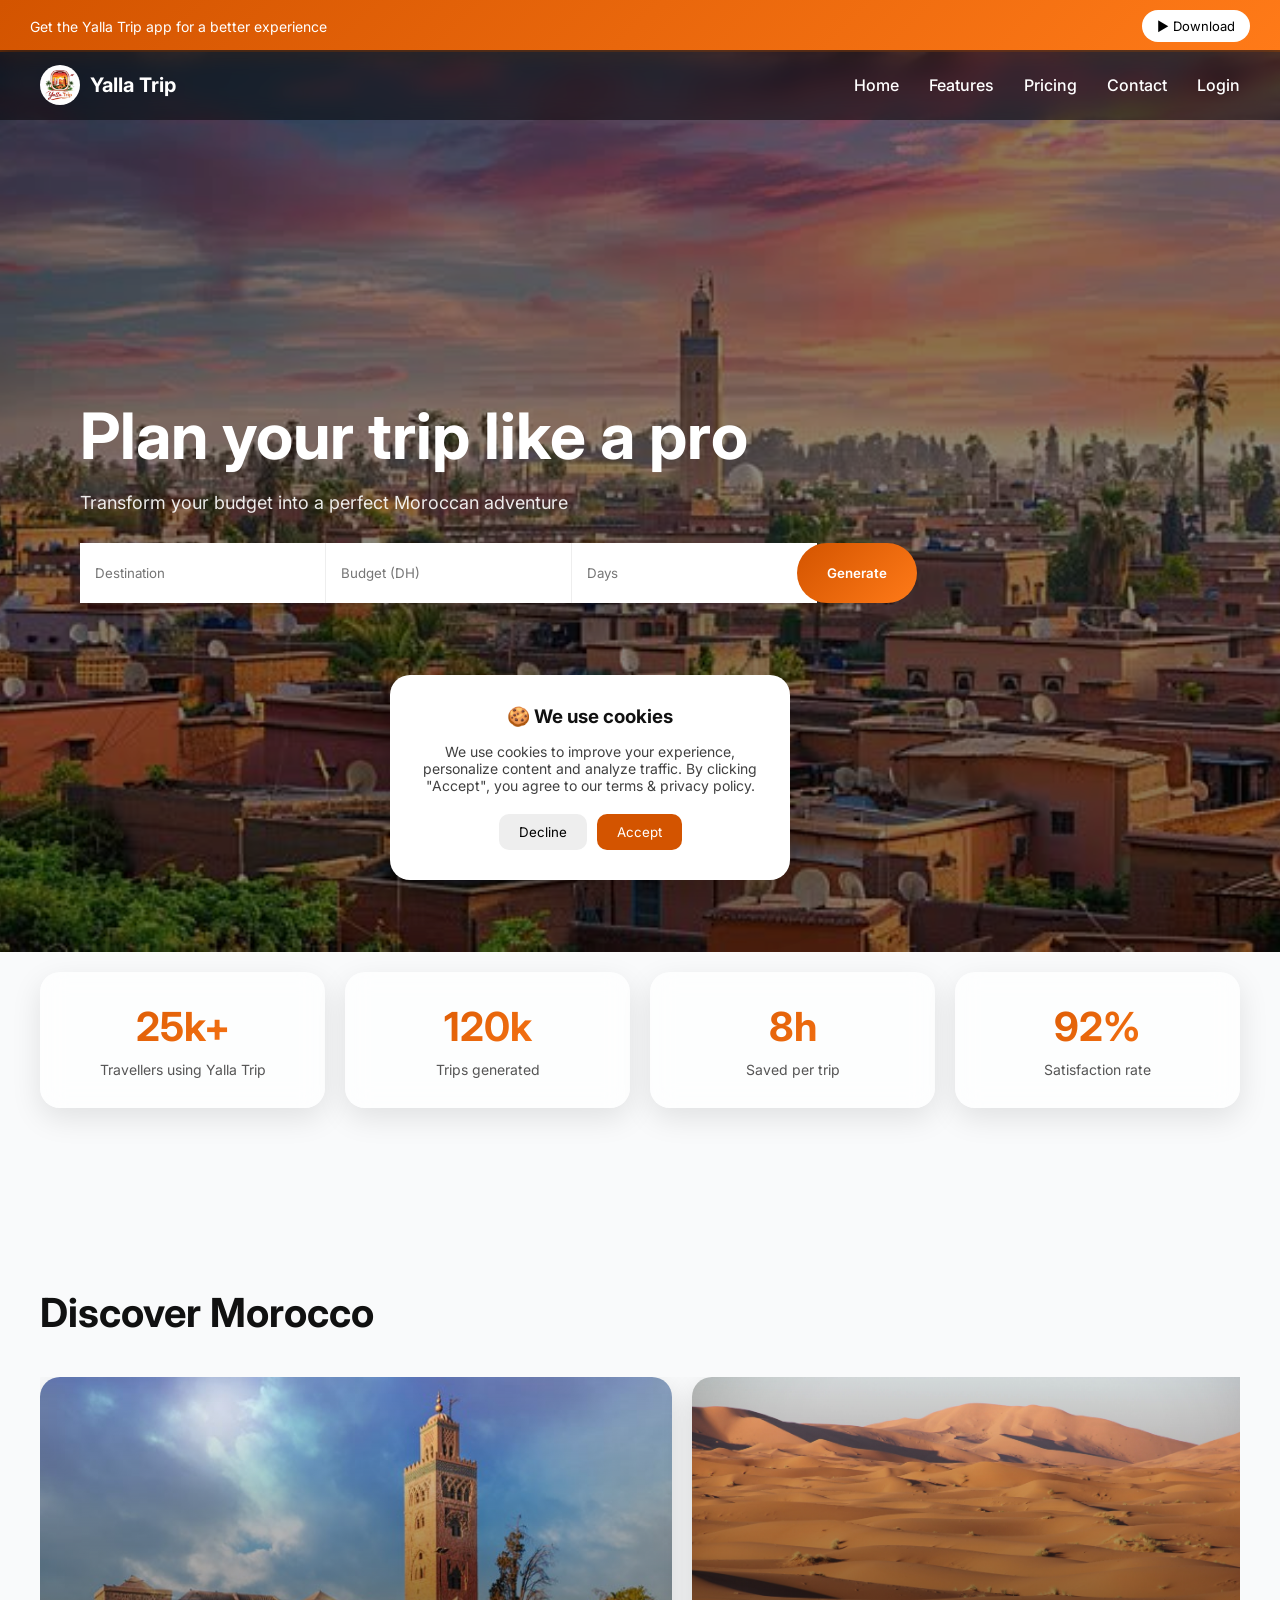
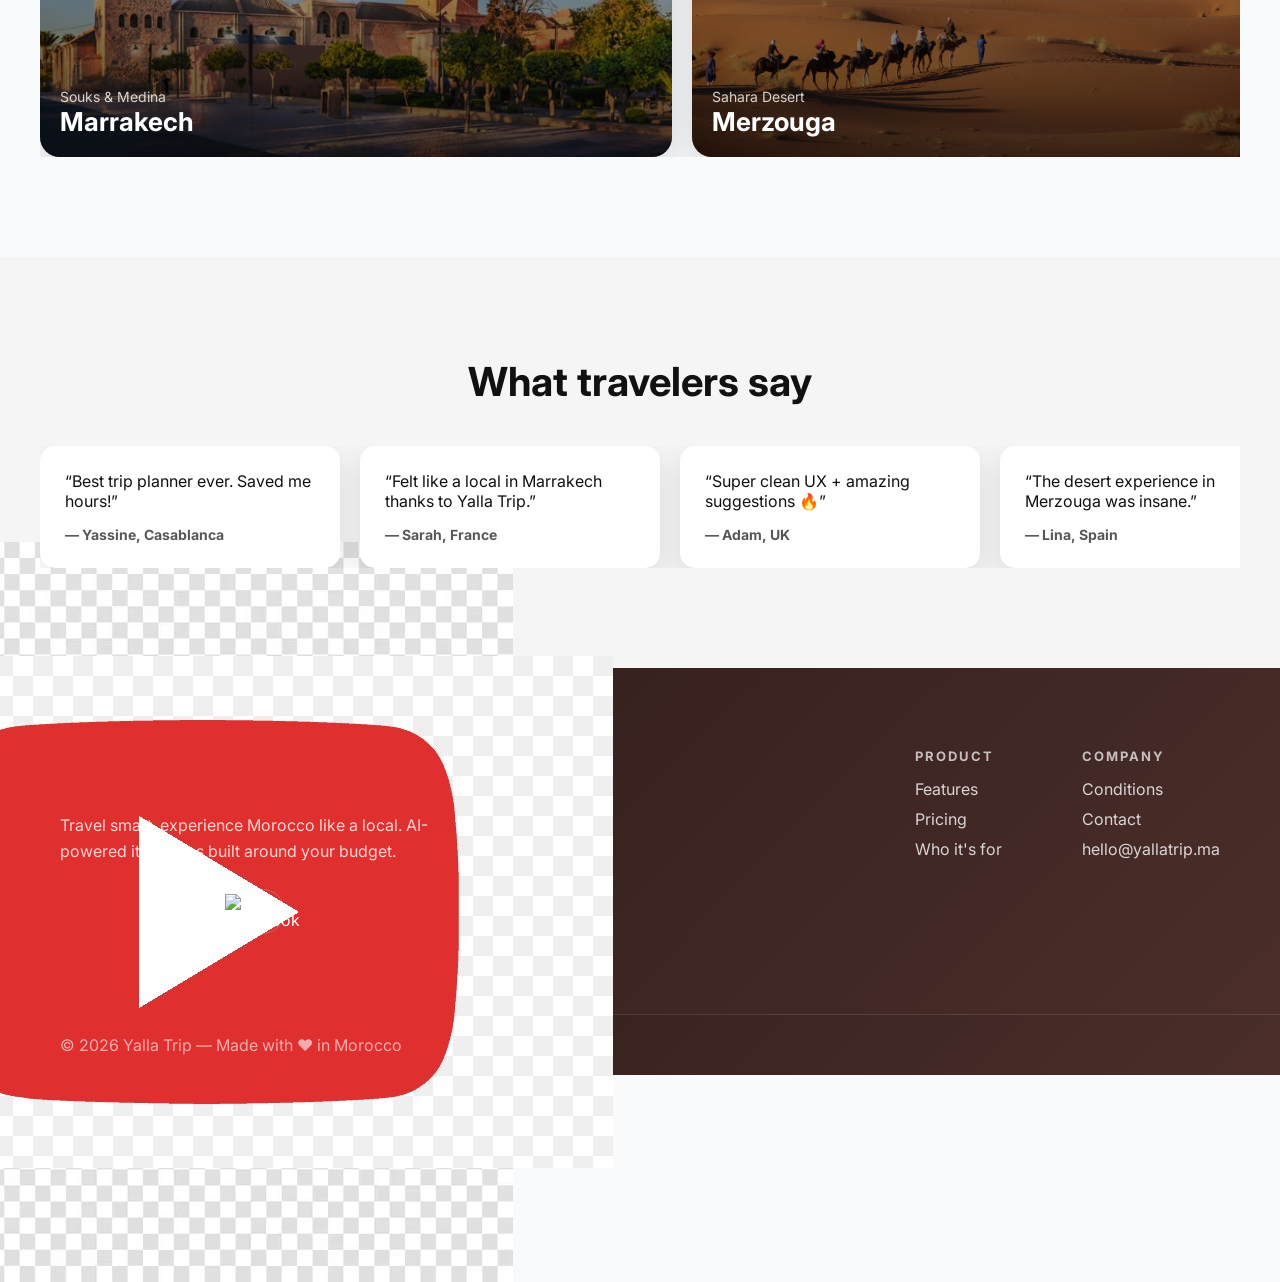
==== commit 46a18ca8: "Fix HTML encoding issues in index.html" ====
--- a/index.html
+++ b/index.html
@@ -252,8 +252,25 @@
       AI-powered itineraries built around your budget.
     </p>
 
-    <div class="socials">
-    </div>
+<div class="socials">
+
+  <span>
+    <img src="instagram.png" alt="Instagram">
+  </span>
+
+  <span>
+    <img src="tiktok.png" alt="TikTok">
+  </span>
+
+  <span>
+    <img src="youtube.png" alt="YouTube">
+  </span>
+
+  <span>
+    <img src="facebook.png" alt="Facebook">
+  </span>
+
+</div>
   </div>
 
   <div class="footer-links">
--- a/style.css
+++ b/style.css
@@ -195,9 +195,8 @@
 
 /* ================= DISCOVER ================= */
 .discover {
+  width: 100%;
   padding: 100px 40px;
-  margin-top: 60px;
-  position: relative;
 }
 
 .discover h2 {
@@ -1054,3 +1053,86 @@
     transform: translateX(-50%);
   }
 }
+.morning {
+  color: #d35400;
+  font-weight: 600;
+}
+
+.evening {
+  color: #2c3e50;
+}
+.activity-text.hidden {
+  display: none;
+}
+
+.switch-btn {
+  cursor: pointer;
+  margin: 10px 0;
+  font-size: 18px;
+}
+.trip-img-container {
+  position: relative;
+  overflow: hidden;
+  border-radius: 15px 15px 0 0;
+}
+.arrow {
+  position: absolute;
+  top: 50%;
+  transform: translateY(-50%);
+  width: 32px;
+  height: 32px;
+  border-radius: 50%;
+
+  background: rgba(255, 255, 255, 0.15); /* 🔥 plus léger */
+  backdrop-filter: blur(6px);
+
+  display: flex;
+  align-items: center;
+  justify-content: center;
+
+  cursor: pointer;
+  transition: all 0.25s ease;
+
+  opacity: 0;
+}
+
+/* apparition */
+.trip-img-container:hover .arrow {
+  opacity: 1;
+}
+
+/* position */
+.arrow.left { left: 10px; }
+.arrow.right { right: 10px; }
+
+/* flèche fine */
+.arrow::before {
+  content: "";
+  width: 6px;
+  height: 6px;
+
+  border-right: 2px solid white;
+  border-top: 2px solid white;
+
+  opacity: 0.9;
+}
+
+/* direction */
+.arrow.left::before {
+  transform: rotate(-135deg);
+}
+
+.arrow.right::before {
+  transform: rotate(45deg);
+}
+
+/* hover subtil */
+.arrow:hover {
+  background: rgba(255, 255, 255, 0.25);
+  transform: translateY(-50%) scale(1.05);
+}
+
+/* click feedback */
+.arrow:active {
+  transform: translateY(-50%) scale(0.92);
+}
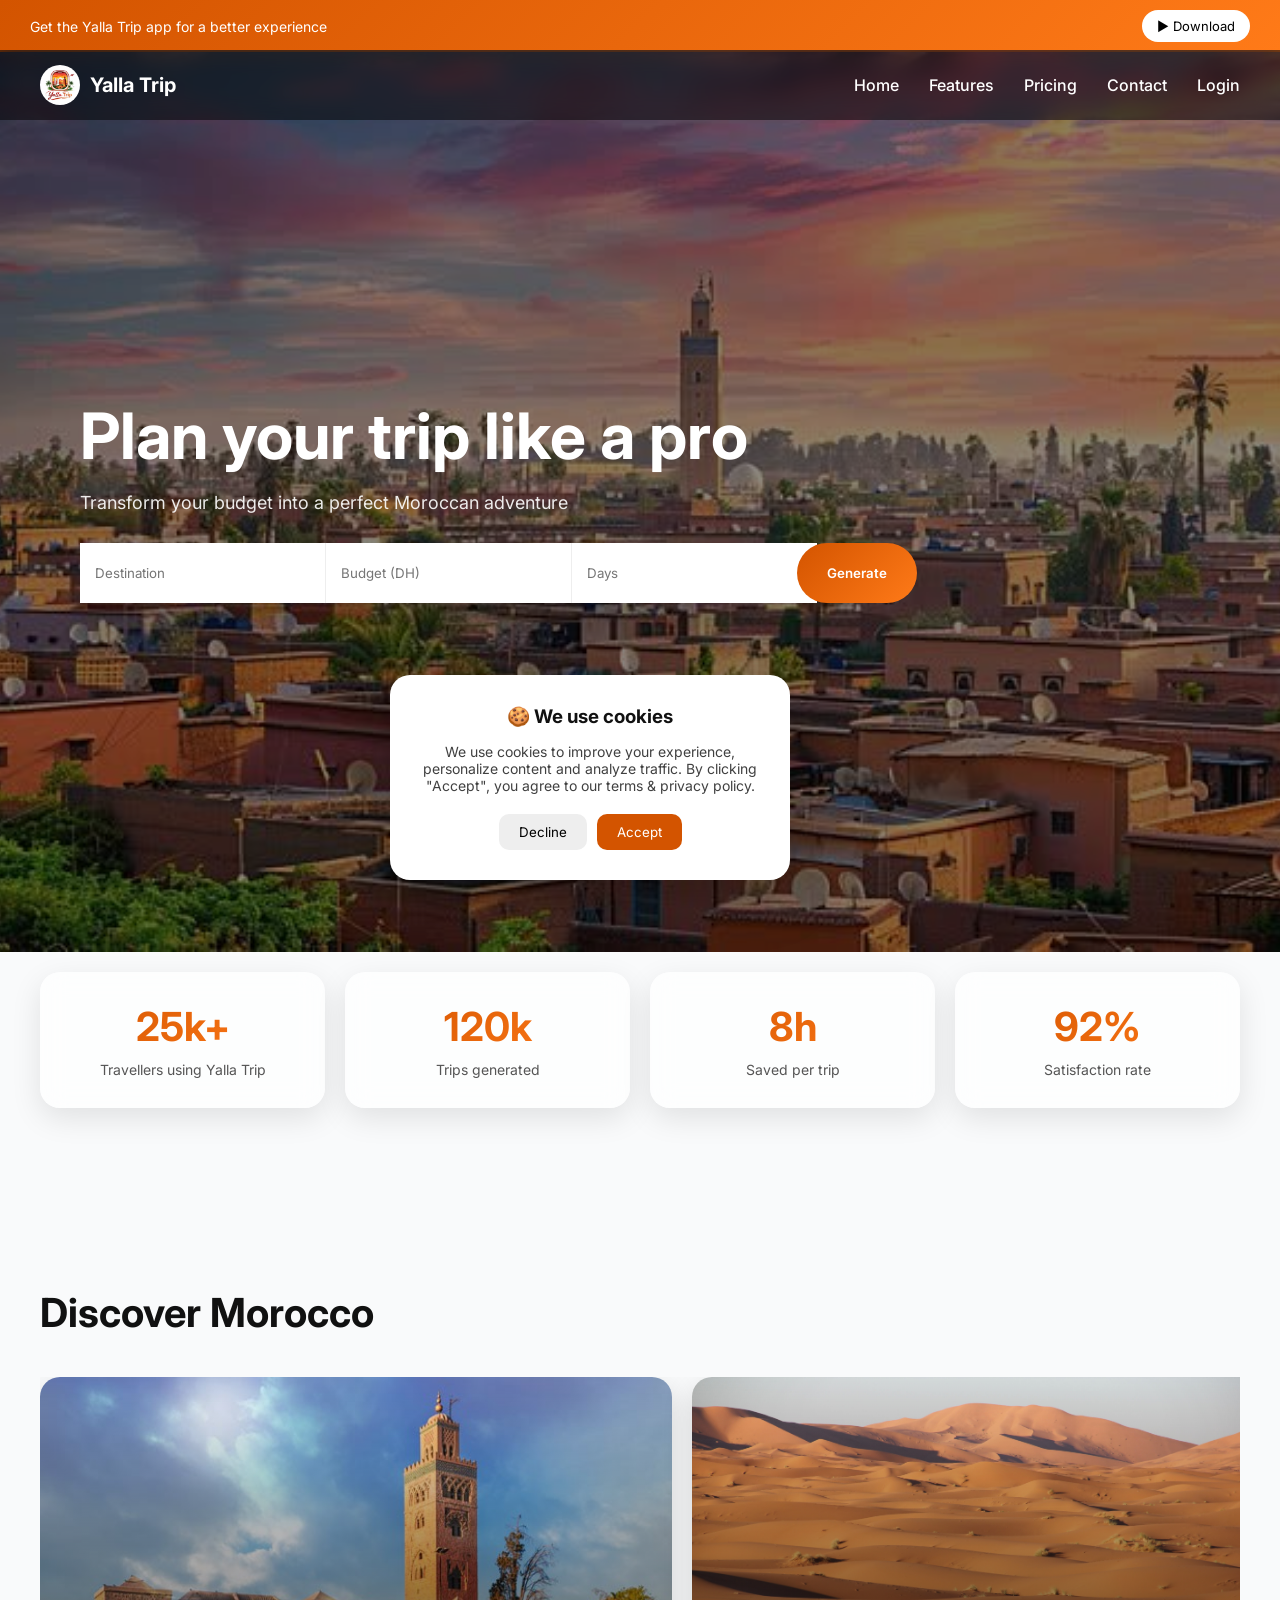
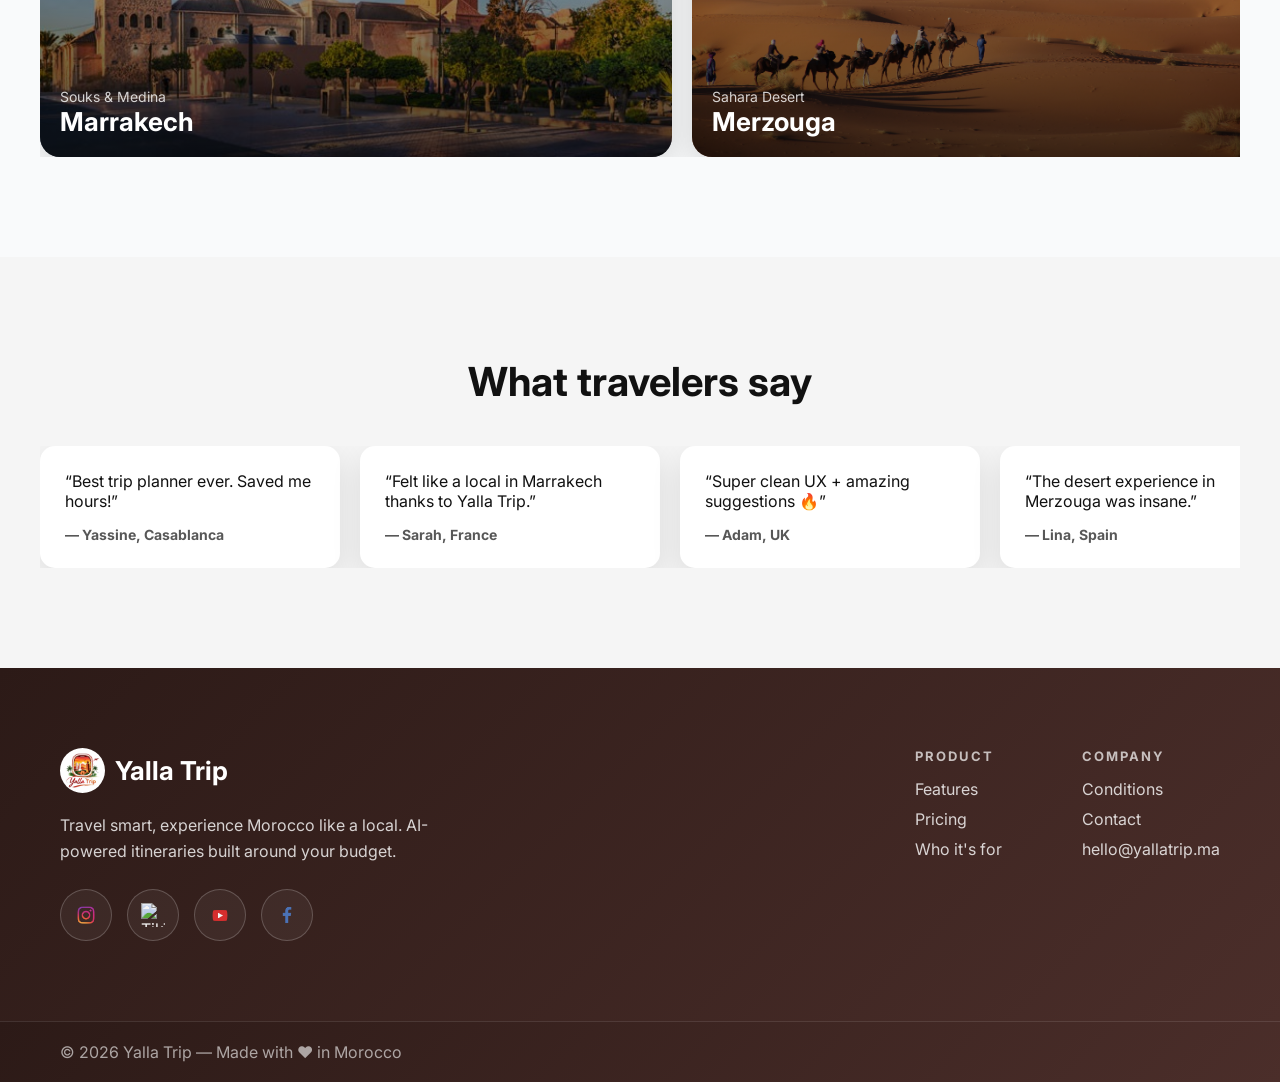
==== commit bf067621: "Update index.html" ====
--- a/index.html
+++ b/index.html
@@ -255,19 +255,19 @@
 <div class="socials">
 
   <span>
-    <img src="instagram.png" alt="Instagram">
+    <img src="instagram-removebg-preview.png" alt="Instagram">
   </span>
 
   <span>
-    <img src="tiktok.png" alt="TikTok">
+    <img src="tiktok-removebg-preview.png" alt="TikTok">
   </span>
 
   <span>
-    <img src="youtube.png" alt="YouTube">
+    <img src="youtube-removebg-preview.png" alt="YouTube">
   </span>
 
   <span>
-    <img src="facebook.png" alt="Facebook">
+    <img src="facebook-removebg-preview.png" alt="Facebook">
   </span>
 
 </div>
--- a/style.css
+++ b/style.css
@@ -1136,3 +1136,37 @@
 .arrow:active {
   transform: translateY(-50%) scale(0.92);
 }
+
+.socials {
+  display: flex;
+  gap: 15px;
+  margin-top: 20px;
+}
+
+.socials span {
+  width: 52px;
+  height: 52px;
+
+  border-radius: 50%;
+
+  display: flex;
+  align-items: center;
+  justify-content: center;
+
+  background: rgba(255,255,255,0.05);
+
+  transition: all 0.3s ease;
+  cursor: pointer;
+}
+.socials img {
+  width: 24px;
+  height: 24px;
+
+  object-fit: contain;
+  opacity: 0.95;
+}
+.socials span:hover {
+  background: #ff7a18;
+  transform: translateY(-4px) scale(1.08);
+}
+background: transparent;
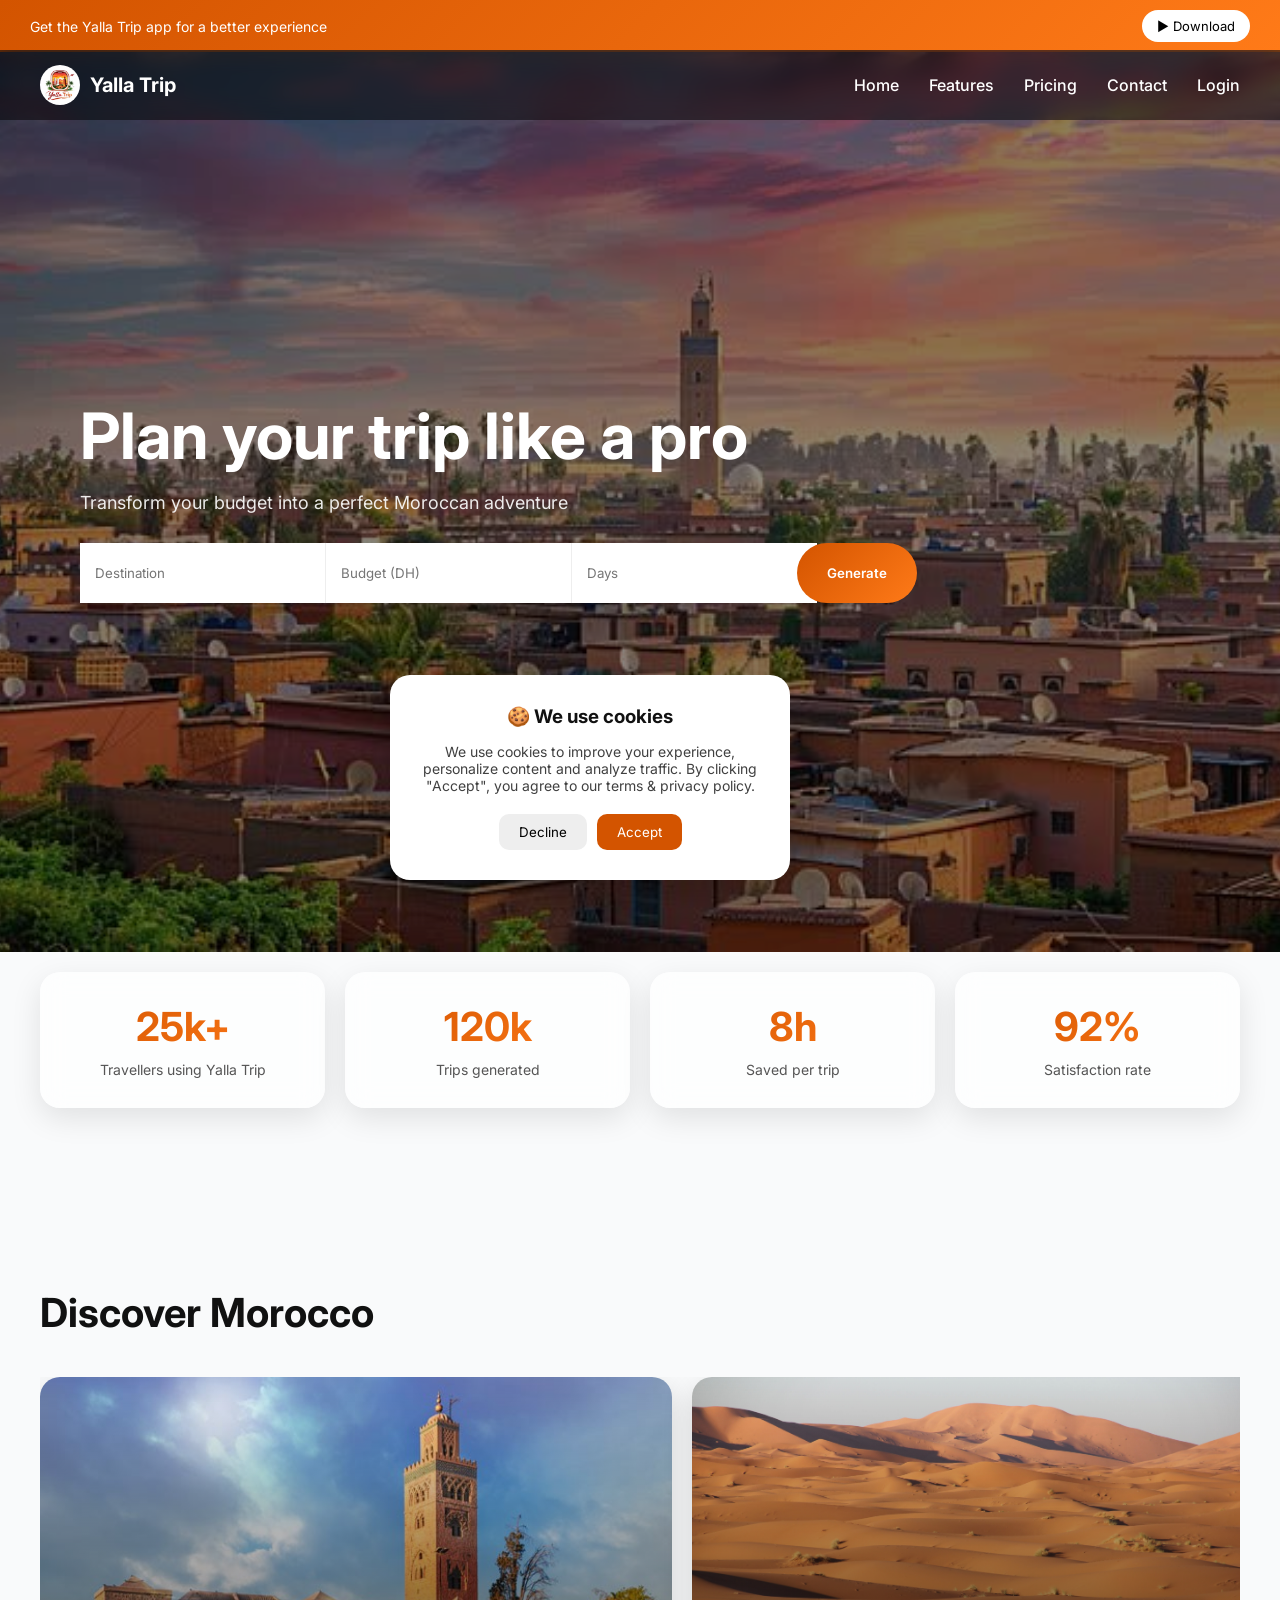
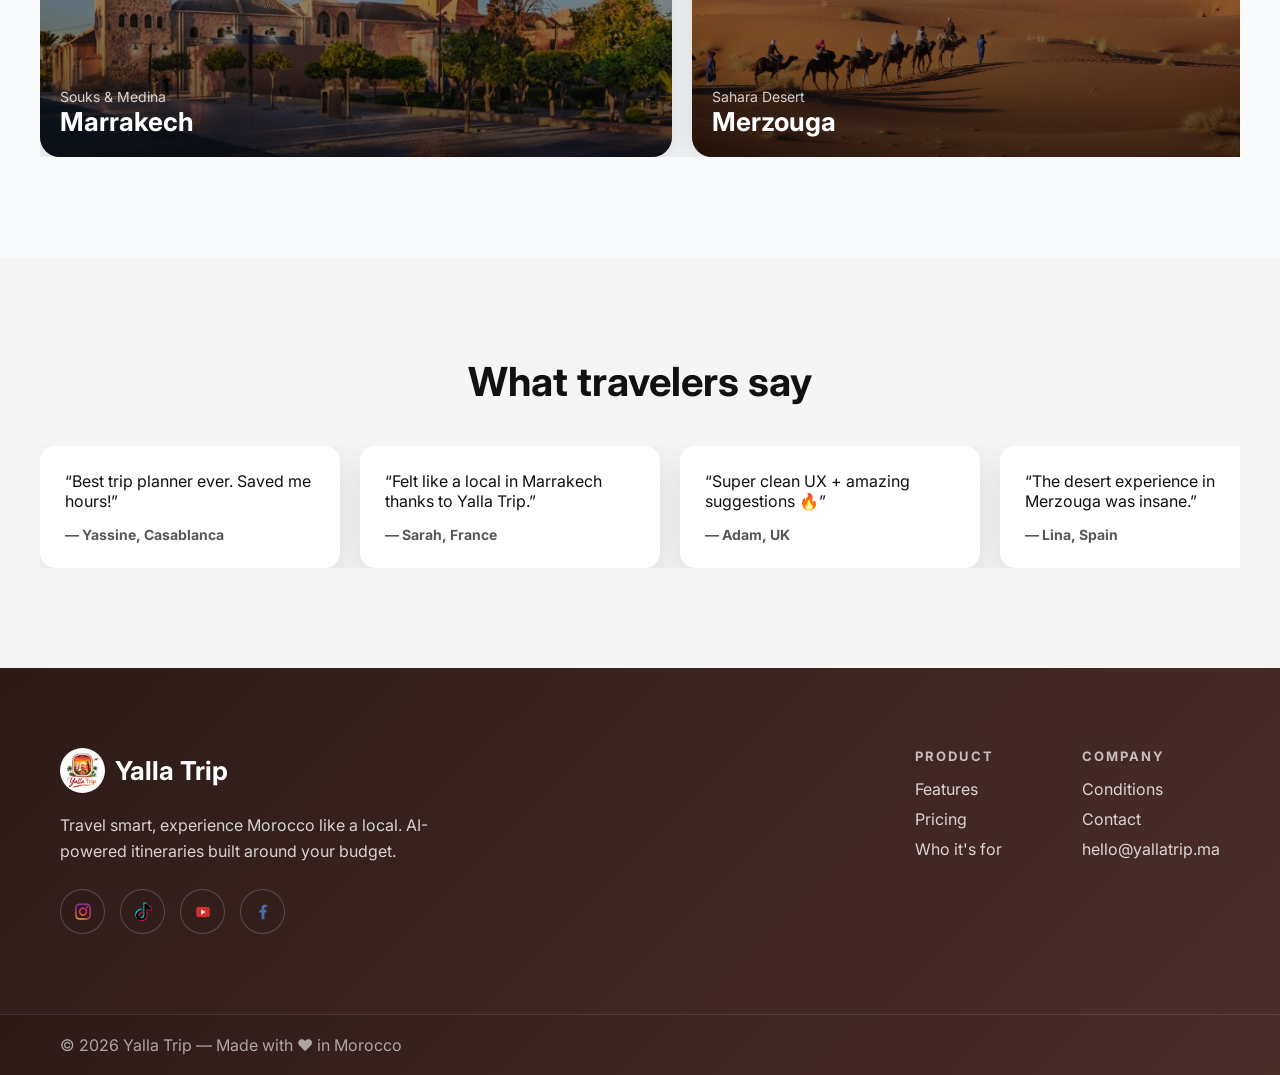
==== commit 35a662f2: "Update index.html" ====
--- a/index.html
+++ b/index.html
@@ -1,5 +1,7 @@
 <!DOCTYPE html>
-<html lang="en">
+<meta charset="UTF-8">
+<meta name="google" content="notranslate">
+<meta http-equiv="Content-Language" content="en">
 <head>
   <meta charset="UTF-8">
   <title>Yalla Trip</title>
--- a/style.css
+++ b/style.css
@@ -1170,3 +1170,34 @@
   transform: translateY(-4px) scale(1.08);
 }
 background: transparent;
+.socials {
+  display: flex;
+  gap: 15px;
+  margin-top: 25px;
+}
+
+.socials span {
+  width: 45px;
+  height: 45px;
+
+  border-radius: 50%;
+  background: rgba(0,0,0,0.05);
+
+  display: flex;
+  align-items: center;
+  justify-content: center;
+
+  transition: 0.3s;
+  cursor: pointer;
+}
+
+.socials img {
+  width: 22px;
+  height: 22px;
+  object-fit: contain;
+}
+
+.socials span:hover {
+  background: #ff7a18;
+  transform: translateY(-4px);
+}
